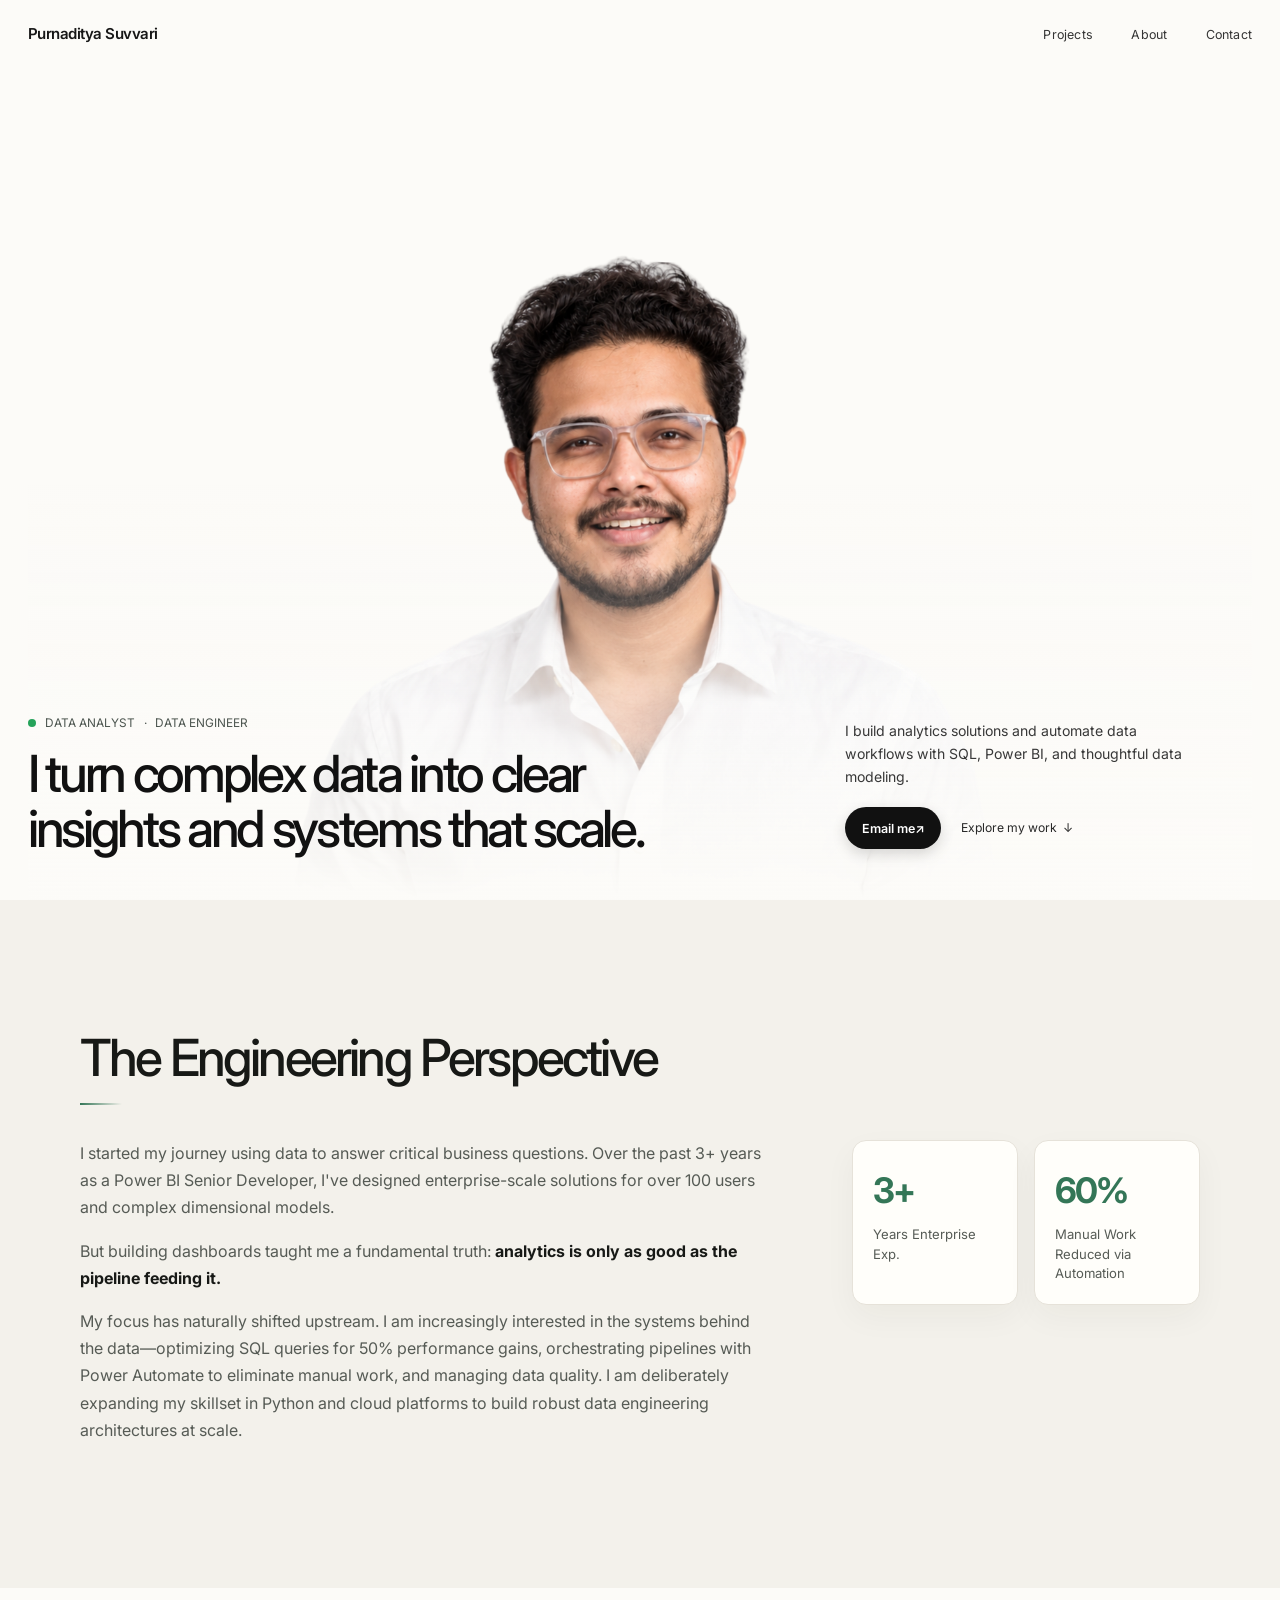
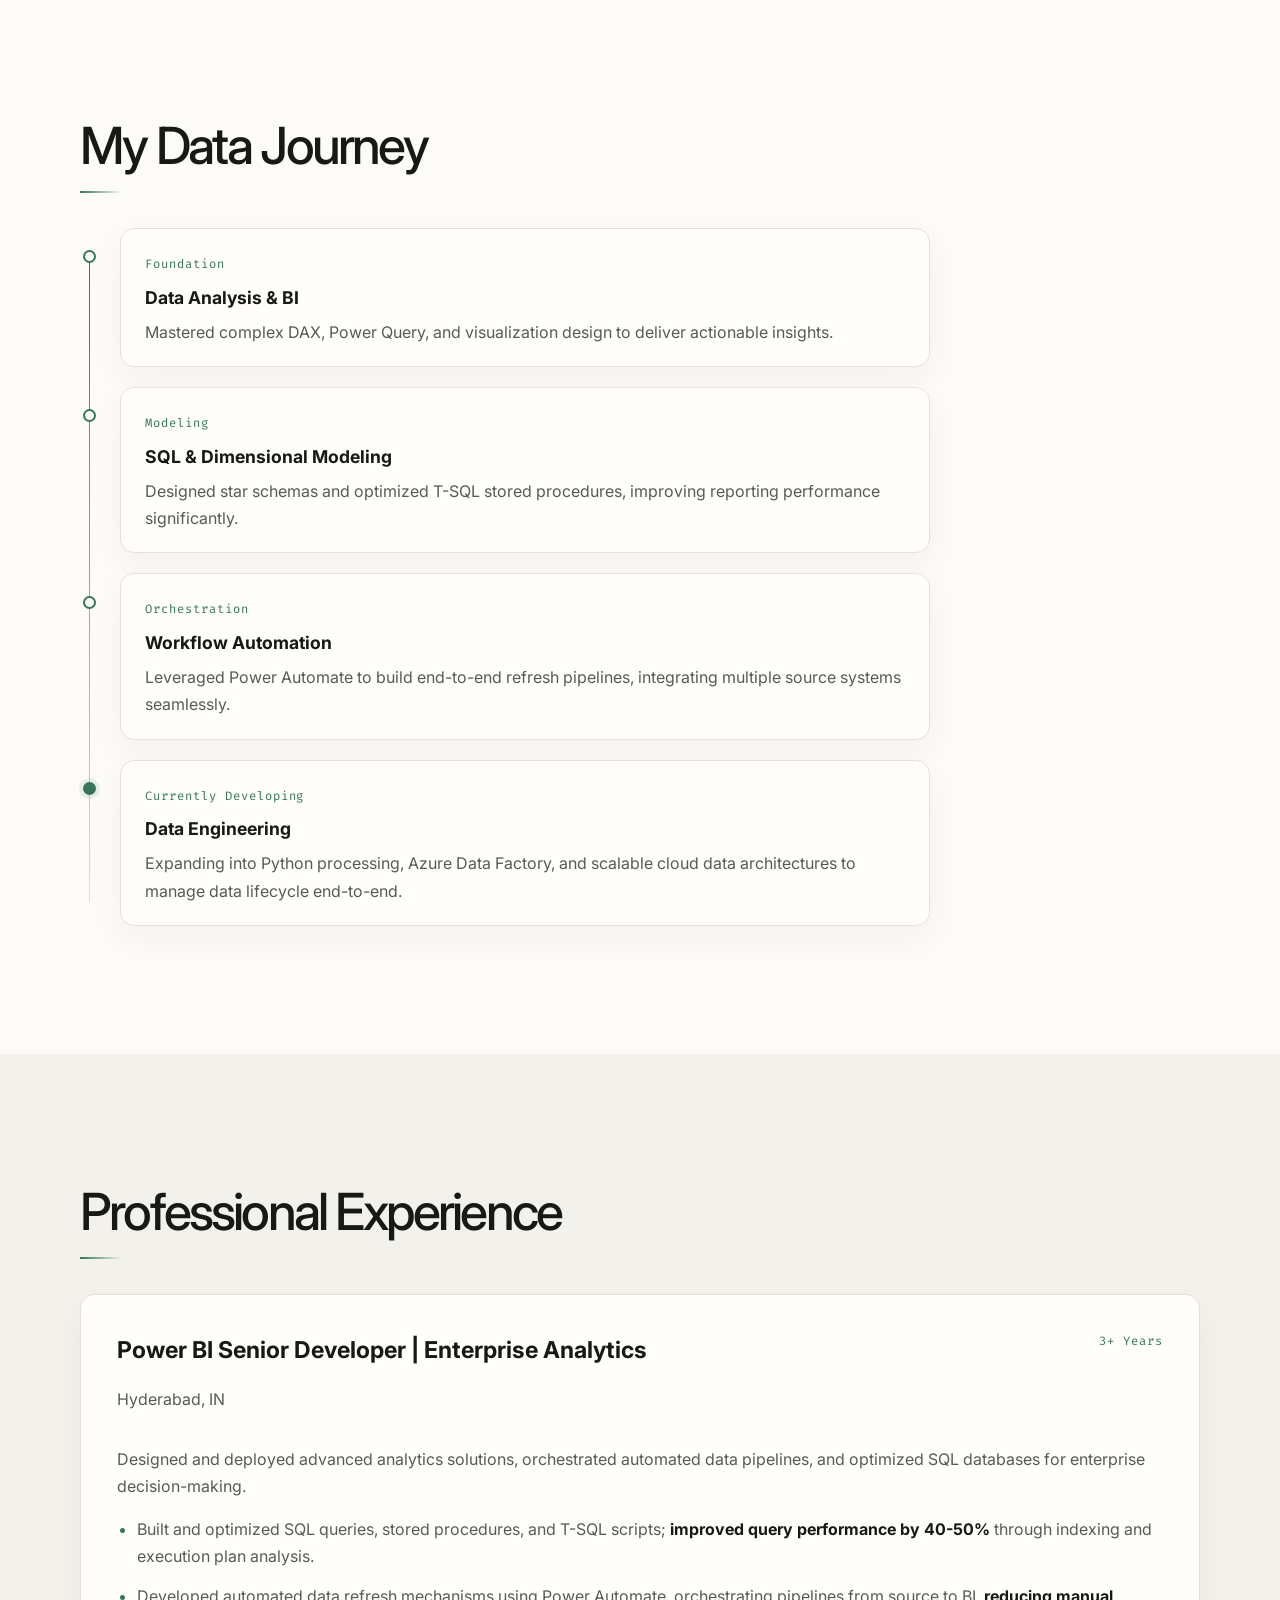
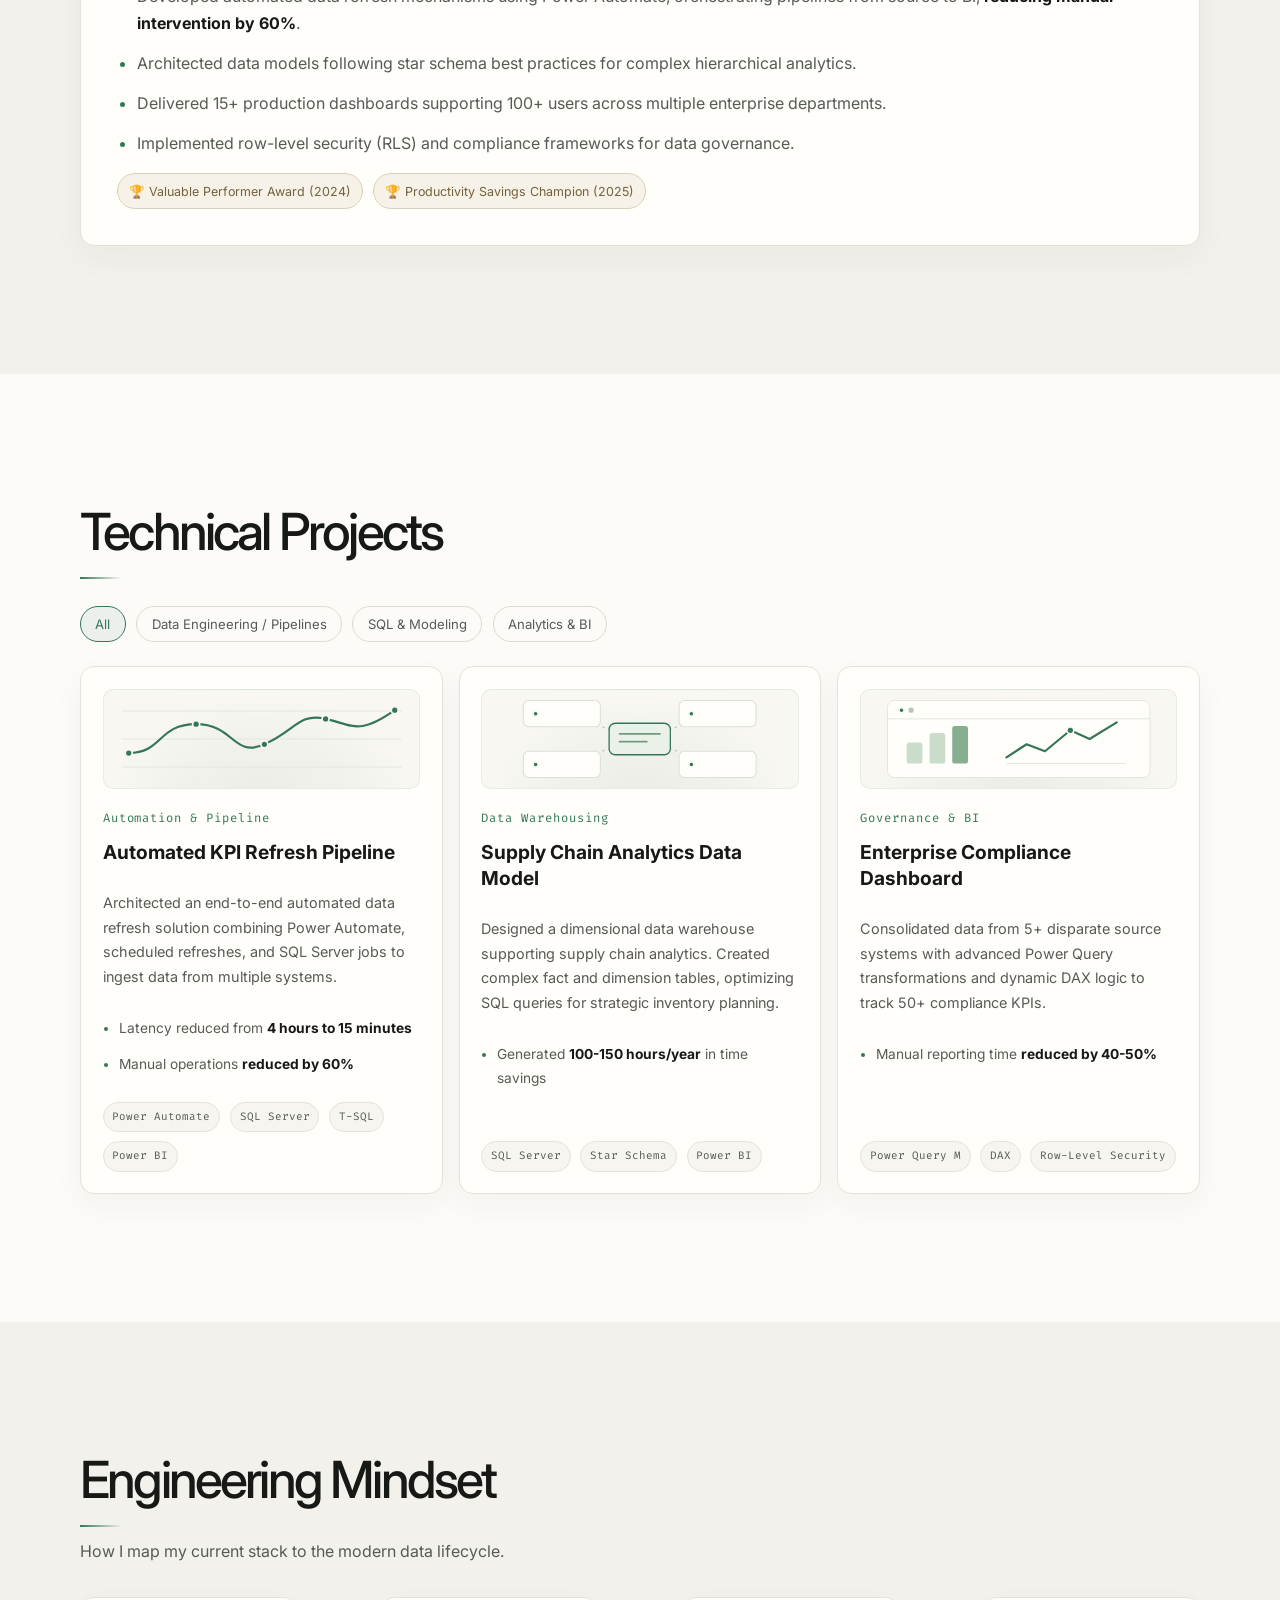
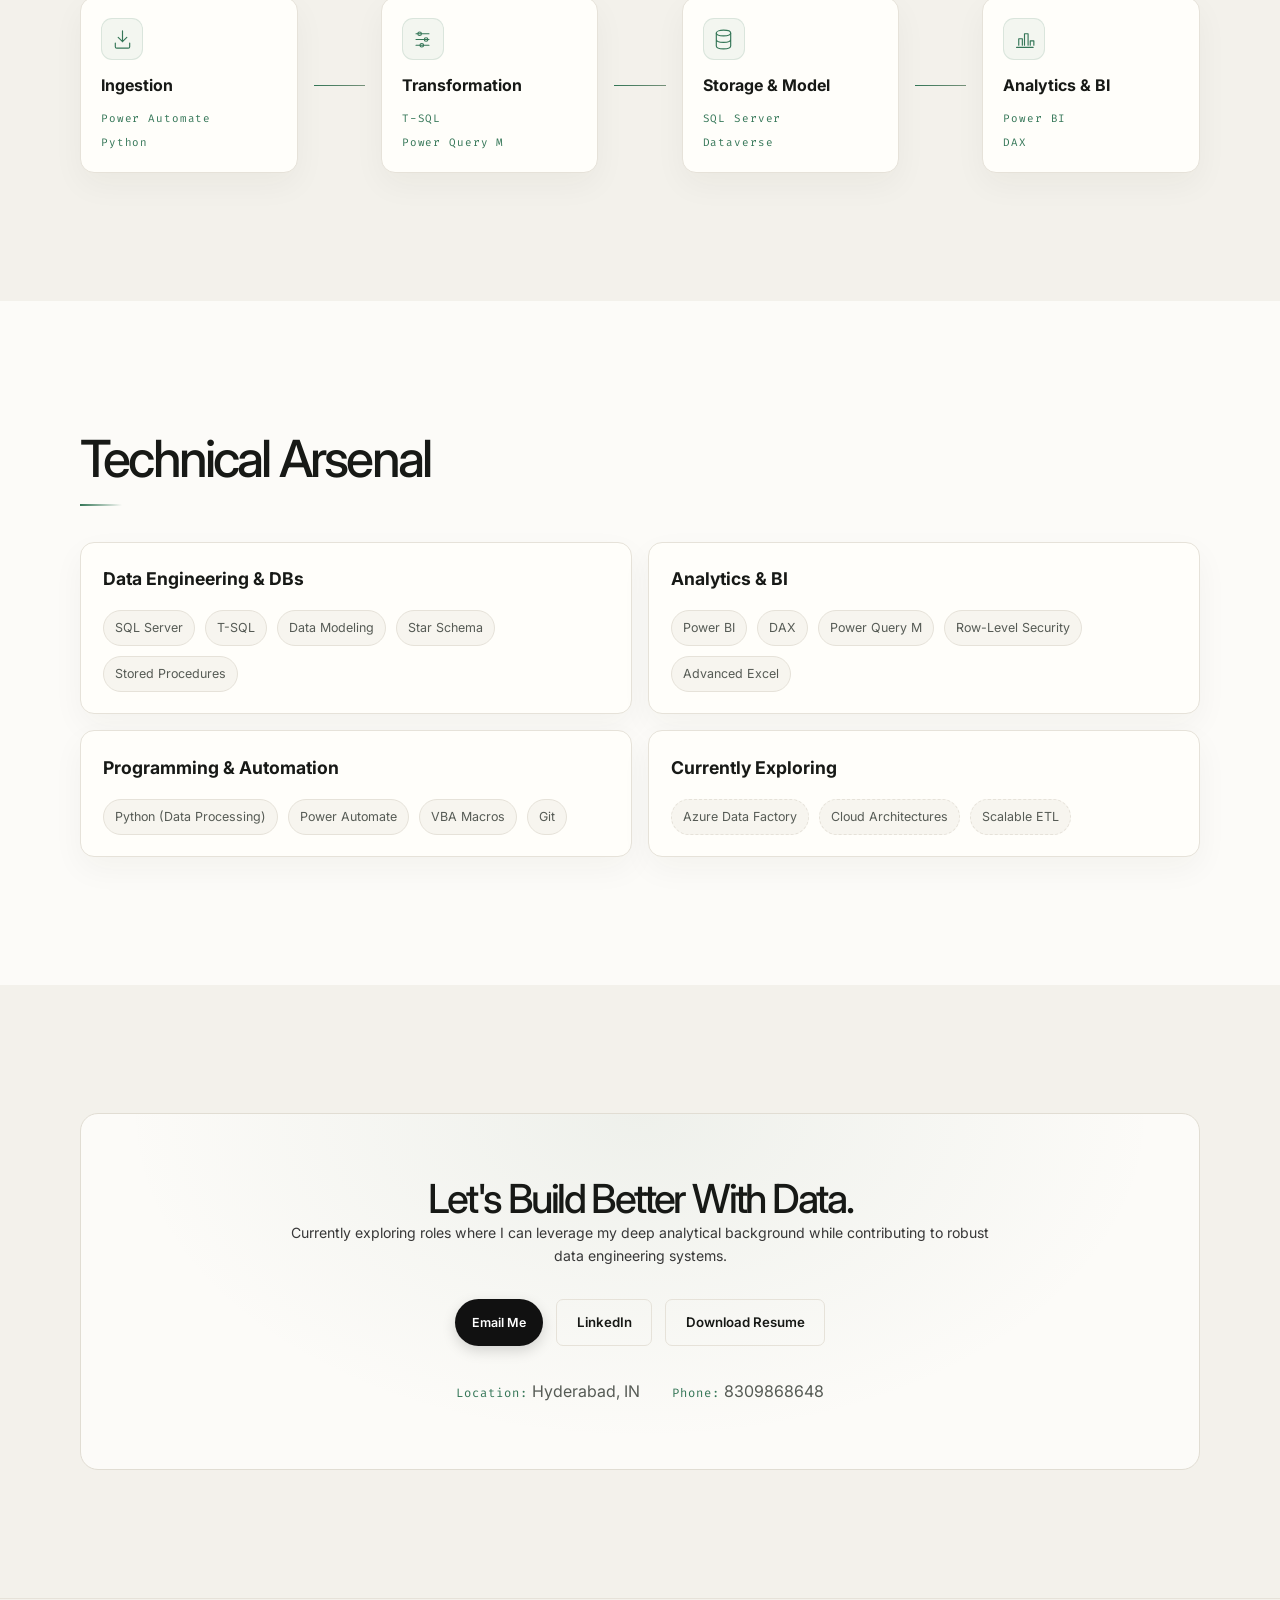
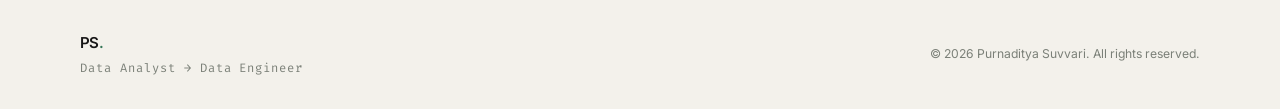
==== portfolio.html @ 09420ca9 "Update portfolio website" ====
<!DOCTYPE html>
<html lang="en">
<head>
    <meta charset="UTF-8">
    <meta name="viewport" content="width=device-width, initial-scale=1.0">
    <title>Purnaditya Suvvari — Data Analyst | Aspiring Data Engineer</title>
    <meta name="description" content="Portfolio of Purnaditya Suvvari: Data Analyst transitioning to Data Engineering. Specializing in Power BI, SQL, and data automation.">
    <link rel="preconnect" href="https://fonts.googleapis.com">
    <link rel="preconnect" href="https://fonts.gstatic.com" crossorigin>
    <link href="https://fonts.googleapis.com/css2?family=Fira+Code:wght@400;500&family=Inter:wght@300;400;500;600;700&display=swap" rel="stylesheet">
    <link rel="stylesheet" href="a.css">
</head>
<body>
    <!-- Background Grid & Canvas -->
    <div class="bg-grid"></div>
    <canvas id="data-network"></canvas>

    <!-- Navigation -->
    <nav id="navbar">
        <div class="nav-container">
            <a href="#hero" class="nav-logo">Purnaditya Suvvari</a>
            <button class="menu-toggle" id="mobile-menu" type="button" aria-label="Open navigation menu" aria-controls="nav-menu" aria-expanded="false">
                <span class="bar"></span>
                <span class="bar"></span>
                <span class="bar"></span>
            </button>
            <ul class="nav-menu" id="nav-menu">
                <li><a href="#projects" class="nav-link">Projects</a></li>
                <li><a href="#about" class="nav-link">About</a></li>
                <li><a href="#contact" class="nav-link">Contact</a></li>
            </ul>
        </div>
    </nav>

    <!-- Hero Section -->
    <header id="hero" class="section">
        <div class="container hero-layout">
            <div class="hero-visual">
                <div class="portrait-frame">
                    <img class="portrait-image" src="portfolioImage.png" alt="Portrait of Purnaditya Suvvari">
                </div>
            </div>
            <div class="hero-content">
                <div class="hero-copy">
                    <p class="hero-status"><span class="status-dot"></span> DATA ANALYST <span aria-hidden="true">&middot;</span> DATA ENGINEER</p>
                    <h1 class="hero-title">I turn complex data into clear insights and systems that scale.</h1>
                </div>
                <div class="hero-detail">
                    <p class="hero-summary">
                        I build analytics solutions and automate data workflows with SQL, Power BI, and thoughtful data modeling.
                    </p>
                    <div class="hero-cta">
                        <a href="mailto:purnadityasuvvari@gmail.com" class="btn btn-primary">Email me <span aria-hidden="true">&nearr;</span></a>
                        <a href="#projects" class="hero-work-link">Explore my work <span aria-hidden="true">&darr;</span></a>
                    </div>
                </div>
            </div>
        </div>
    </header>

    <!-- About Section -->
    <section id="about" class="section reveal">
        <div class="container">
            <h2 class="section-title">The Engineering Perspective</h2>
            <div class="about-grid">
                <div class="about-text">
                    <p>I started my journey using data to answer critical business questions. Over the past 3+ years as a Power BI Senior Developer, I've designed enterprise-scale solutions for over 100 users and complex dimensional models.</p>
                    <p>But building dashboards taught me a fundamental truth: <strong>analytics is only as good as the pipeline feeding it.</strong></p>
                    <p>My focus has naturally shifted upstream. I am increasingly interested in the systems behind the data—optimizing SQL queries for 50% performance gains, orchestrating pipelines with Power Automate to eliminate manual work, and managing data quality. I am deliberately expanding my skillset in Python and cloud platforms to build robust data engineering architectures at scale.</p>
                </div>
                <div class="about-stats">
                    <div class="stat-card">
                        <h3 class="stat-number">3+</h3>
                        <p class="stat-label">Years Enterprise Exp.</p>
                    </div>
                    <div class="stat-card">
                        <h3 class="stat-number">60%</h3>
                        <p class="stat-label">Manual Work Reduced via Automation</p>
                    </div>
                </div>
            </div>
        </div>
    </section>

    <!-- Career Journey -->
    <section id="journey" class="section reveal">
        <div class="container">
            <h2 class="section-title">My Data Journey</h2>
            <div class="timeline">
                <div class="timeline-item">
                    <div class="timeline-dot"></div>
                    <div class="timeline-content">
                        <span class="mono-label">Foundation</span>
                        <h3>Data Analysis & BI</h3>
                        <p>Mastered complex DAX, Power Query, and visualization design to deliver actionable insights.</p>
                    </div>
                </div>
                <div class="timeline-item">
                    <div class="timeline-dot"></div>
                    <div class="timeline-content">
                        <span class="mono-label">Modeling</span>
                        <h3>SQL & Dimensional Modeling</h3>
                        <p>Designed star schemas and optimized T-SQL stored procedures, improving reporting performance significantly.</p>
                    </div>
                </div>
                <div class="timeline-item">
                    <div class="timeline-dot"></div>
                    <div class="timeline-content">
                        <span class="mono-label">Orchestration</span>
                        <h3>Workflow Automation</h3>
                        <p>Leveraged Power Automate to build end-to-end refresh pipelines, integrating multiple source systems seamlessly.</p>
                    </div>
                </div>
                <div class="timeline-item current">
                    <div class="timeline-dot pulse"></div>
                    <div class="timeline-content">
                        <span class="mono-label accent-text">Currently Developing</span>
                        <h3>Data Engineering</h3>
                        <p>Expanding into Python processing, Azure Data Factory, and scalable cloud data architectures to manage data lifecycle end-to-end.</p>
                    </div>
                </div>
            </div>
        </div>
    </section>

    <!-- Experience Section -->
    <section id="experience" class="section reveal">
        <div class="container">
            <h2 class="section-title">Professional Experience</h2>
            <div class="experience-card">
                <div class="exp-header">
                    <div>
                        <h3>Power BI Senior Developer | Enterprise Analytics</h3>
                        <p class="exp-location">Hyderabad, IN</p>
                    </div>
                    <span class="mono-label">3+ Years</span>
                </div>
                <p class="exp-overview">Designed and deployed advanced analytics solutions, orchestrated automated data pipelines, and optimized SQL databases for enterprise decision-making.</p>
                <ul class="exp-bullets">
                    <li>Built and optimized SQL queries, stored procedures, and T-SQL scripts; <strong>improved query performance by 40-50%</strong> through indexing and execution plan analysis.</li>
                    <li>Developed automated data refresh mechanisms using Power Automate, orchestrating pipelines from source to BI, <strong>reducing manual intervention by 60%</strong>.</li>
                    <li>Architected data models following star schema best practices for complex hierarchical analytics.</li>
                    <li>Delivered 15+ production dashboards supporting 100+ users across multiple enterprise departments.</li>
                    <li>Implemented row-level security (RLS) and compliance frameworks for data governance.</li>
                </ul>
                <div class="exp-awards">
                    <span class="badge badge-award">🏆 Valuable Performer Award (2024)</span>
                    <span class="badge badge-award">🏆 Productivity Savings Champion (2025)</span>
                </div>
            </div>
        </div>
    </section>

    <!-- Projects Section -->
    <section id="projects" class="section reveal">
        <div class="container">
            <h2 class="section-title">Technical Projects</h2>
            
            <div class="filter-container">
                <button class="filter-btn active" data-filter="all">All</button>
                <button class="filter-btn" data-filter="engineering">Data Engineering / Pipelines</button>
                <button class="filter-btn" data-filter="modeling">SQL & Modeling</button>
                <button class="filter-btn" data-filter="analytics">Analytics & BI</button>
            </div>

            <div class="projects-grid">
                <!-- Project 1 -->
                <div class="project-card" data-category="engineering analytics">
                    <div class="project-content">
                        <svg class="project-art project-art-flow" viewBox="0 0 360 112" aria-hidden="true">
                            <path class="art-guide" d="M20 88H340M20 56H340M20 24H340"/>
                            <path class="art-flow-line" d="M28 72C67 72 61 39 105 39S147 78 183 62s39-36 70-29 38 19 79-10"/>
                            <circle class="art-point" cx="28" cy="72" r="4"/>
                            <circle class="art-point" cx="105" cy="39" r="4"/>
                            <circle class="art-point" cx="183" cy="62" r="4"/>
                            <circle class="art-point" cx="253" cy="33" r="4"/>
                            <circle class="art-point" cx="332" cy="23" r="4"/>
                        </svg>
                        <span class="mono-label">Automation & Pipeline</span>
                        <h3>Automated KPI Refresh Pipeline</h3>
                        <p class="project-desc">Architected an end-to-end automated data refresh solution combining Power Automate, scheduled refreshes, and SQL Server jobs to ingest data from multiple systems.</p>
                        <ul class="project-metrics">
                            <li>Latency reduced from <strong>4 hours to 15 minutes</strong></li>
                            <li>Manual operations <strong>reduced by 60%</strong></li>
                        </ul>
                        <div class="tech-stack">
                            <span>Power Automate</span>
                            <span>SQL Server</span>
                            <span>T-SQL</span>
                            <span>Power BI</span>
                        </div>
                    </div>
                </div>

                <!-- Project 2 -->
                <div class="project-card" data-category="modeling analytics">
                    <div class="project-content">
                        <svg class="project-art project-art-model" viewBox="0 0 360 112" aria-hidden="true">
                            <path class="art-model-line" d="M180 56 91 27M180 56 269 27M180 56 91 85M180 56 269 85"/>
                            <rect class="art-table" x="145" y="38" width="70" height="36" rx="7"/>
                            <rect class="art-table-subtle" x="47" y="12" width="88" height="30" rx="6"/>
                            <rect class="art-table-subtle" x="225" y="12" width="88" height="30" rx="6"/>
                            <rect class="art-table-subtle" x="47" y="70" width="88" height="30" rx="6"/>
                            <rect class="art-table-subtle" x="225" y="70" width="88" height="30" rx="6"/>
                            <circle class="art-point" cx="61" cy="27" r="3"/>
                            <circle class="art-point" cx="239" cy="27" r="3"/>
                            <circle class="art-point" cx="61" cy="85" r="3"/>
                            <circle class="art-point" cx="239" cy="85" r="3"/>
                            <path class="art-table-mark" d="M157 50h46M157 59h31"/>
                        </svg>
                        <span class="mono-label">Data Warehousing</span>
                        <h3>Supply Chain Analytics Data Model</h3>
                        <p class="project-desc">Designed a dimensional data warehouse supporting supply chain analytics. Created complex fact and dimension tables, optimizing SQL queries for strategic inventory planning.</p>
                        <ul class="project-metrics">
                            <li>Generated <strong>100-150 hours/year</strong> in time savings</li>
                        </ul>
                        <div class="tech-stack">
                            <span>SQL Server</span>
                            <span>Star Schema</span>
                            <span>Power BI</span>
                        </div>
                    </div>
                </div>

                <!-- Project 3 -->
                <div class="project-card" data-category="analytics">
                    <div class="project-content">
                        <svg class="project-art project-art-dashboard" viewBox="0 0 360 112" aria-hidden="true">
                            <rect class="art-panel" x="30" y="12" width="300" height="88" rx="8"/>
                            <path class="art-panel-line" d="M30 33h300"/>
                            <circle class="art-point" cx="46" cy="23" r="3"/>
                            <circle class="art-point-muted" cx="57" cy="23" r="3"/>
                            <rect class="art-chart-bar" x="52" y="60" width="18" height="24" rx="3"/>
                            <rect class="art-chart-bar" x="78" y="49" width="18" height="35" rx="3"/>
                            <rect class="art-chart-bar" x="104" y="41" width="18" height="43" rx="3"/>
                            <path class="art-flow-line" d="M166 77 189 62l21 8 29-24 22 10 31-19"/>
                            <path class="art-panel-line" d="M166 84h136"/>
                            <circle class="art-point" cx="239" cy="46" r="4"/>
                        </svg>
                        <span class="mono-label">Governance & BI</span>
                        <h3>Enterprise Compliance Dashboard</h3>
                        <p class="project-desc">Consolidated data from 5+ disparate source systems with advanced Power Query transformations and dynamic DAX logic to track 50+ compliance KPIs.</p>
                        <ul class="project-metrics">
                            <li>Manual reporting time <strong>reduced by 40-50%</strong></li>
                        </ul>
                        <div class="tech-stack">
                            <span>Power Query M</span>
                            <span>DAX</span>
                            <span>Row-Level Security</span>
                        </div>
                    </div>
                </div>
            </div>
        </div>
    </section>

    <!-- Engineering Mindset / Architecture -->
    <section id="mindset" class="section reveal">
        <div class="container">
            <h2 class="section-title">Engineering Mindset</h2>
            <p class="section-subtitle">How I map my current stack to the modern data lifecycle.</p>
            
            <div class="architecture-flow">
                <div class="arch-node">
                    <div class="node-icon" aria-hidden="true">
                        <svg viewBox="0 0 32 32" fill="none">
                            <path d="M16 4v15m0 0 6-6m-6 6-6-6M6 21v5a2 2 0 0 0 2 2h16a2 2 0 0 0 2-2v-5" />
                        </svg>
                    </div>
                    <h4>Ingestion</h4>
                    <span class="mono-tech">Power Automate</span>
                    <span class="mono-tech">Python</span>
                </div>
                <div class="arch-line"></div>
                <div class="arch-node">
                    <div class="node-icon" aria-hidden="true">
                        <svg viewBox="0 0 32 32" fill="none">
                            <path d="M7 8h18M7 16h18M7 24h18" />
                            <circle cx="12" cy="8" r="2.5" />
                            <circle cx="21" cy="16" r="2.5" />
                            <circle cx="15" cy="24" r="2.5" />
                        </svg>
                    </div>
                    <h4>Transformation</h4>
                    <span class="mono-tech">T-SQL</span>
                    <span class="mono-tech">Power Query M</span>
                </div>
                <div class="arch-line"></div>
                <div class="arch-node">
                    <div class="node-icon" aria-hidden="true">
                        <svg viewBox="0 0 32 32" fill="none">
                            <ellipse cx="16" cy="7" rx="10" ry="4" />
                            <path d="M6 7v18c0 2.2 4.5 4 10 4s10-1.8 10-4V7M6 16c0 2.2 4.5 4 10 4s10-1.8 10-4" />
                        </svg>
                    </div>
                    <h4>Storage & Model</h4>
                    <span class="mono-tech">SQL Server</span>
                    <span class="mono-tech">Dataverse</span>
                </div>
                <div class="arch-line"></div>
                <div class="arch-node">
                    <div class="node-icon" aria-hidden="true">
                        <svg viewBox="0 0 32 32" fill="none">
                            <path d="M5 27h23M8 24V15h5v9m3 0V8h5v16m3 0v-6h5v6" />
                        </svg>
                    </div>
                    <h4>Analytics & BI</h4>
                    <span class="mono-tech">Power BI</span>
                    <span class="mono-tech">DAX</span>
                </div>
            </div>
        </div>
    </section>

    <!-- Skills Section -->
    <section id="skills" class="section reveal">
        <div class="container">
            <h2 class="section-title">Technical Arsenal</h2>
            <div class="skills-grid">
                
                <div class="skill-category">
                    <h3>Data Engineering & DBs</h3>
                    <div class="skill-badges">
                        <span class="badge">SQL Server</span>
                        <span class="badge">T-SQL</span>
                        <span class="badge">Data Modeling</span>
                        <span class="badge">Star Schema</span>
                        <span class="badge">Stored Procedures</span>
                    </div>
                </div>

                <div class="skill-category">
                    <h3>Analytics & BI</h3>
                    <div class="skill-badges">
                        <span class="badge">Power BI</span>
                        <span class="badge">DAX</span>
                        <span class="badge">Power Query M</span>
                        <span class="badge">Row-Level Security</span>
                        <span class="badge">Advanced Excel</span>
                    </div>
                </div>

                <div class="skill-category">
                    <h3>Programming & Automation</h3>
                    <div class="skill-badges">
                        <span class="badge">Python (Data Processing)</span>
                        <span class="badge">Power Automate</span>
                        <span class="badge">VBA Macros</span>
                        <span class="badge">Git</span>
                    </div>
                </div>

                <div class="skill-category learning-category">
                    <h3>Currently Exploring</h3>
                    <div class="skill-badges">
                        <span class="badge badge-outline">Azure Data Factory</span>
                        <span class="badge badge-outline">Cloud Architectures</span>
                        <span class="badge badge-outline">Scalable ETL</span>
                    </div>
                </div>

            </div>
        </div>
    </section>

    <!-- Resume & Contact -->
    <section id="contact" class="section reveal">
        <div id="resume" class="container contact-container">
            <h2 class="hero-title" style="font-size: 2.5rem; text-align: center;">Let's Build Better With Data.</h2>
            <p class="hero-summary" style="text-align: center; margin: 0 auto 2rem auto;">
                Currently exploring roles where I can leverage my deep analytical background while contributing to robust data engineering systems.
            </p>
            
            <div class="contact-links">
                <a href="mailto:purnadityasuvvari@gmail.com" class="btn btn-primary">Email Me</a>
                <a href="https://linkedin.com/in/purnaditya-suvvari-6922aa244" target="_blank" rel="noopener" class="btn btn-secondary">LinkedIn</a>
                <a href="assets/resume.pdf" class="btn btn-secondary" target="_blank">Download Resume</a>
            </div>
            
            <div class="contact-info">
                <p><span class="mono-label">Location:</span> Hyderabad, IN</p>
                <p><span class="mono-label">Phone:</span> 8309868648</p>
            </div>
        </div>
    </section>

    <!-- Footer -->
    <footer>
        <div class="container footer-content">
            <div class="footer-left">
                <p class="nav-logo">PS<span class="accent">.</span></p>
                <p class="mono-label">Data Analyst &rarr; Data Engineer</p>
            </div>
            <div class="footer-right">
                <p>&copy; <span id="year"></span> Purnaditya Suvvari. All rights reserved.</p>
            </div>
        </div>
    </footer>

    <script src="portfolio.js"></script>
</body>
</html>
---- a.css ----
:root {
    color-scheme: dark;
    --bg-main: #080b12;
    --bg-alt: #0d1220;
    --surface: rgba(17, 24, 39, 0.72);
    --surface-strong: #111827;
    --border: rgba(148, 163, 184, 0.16);
    --text-primary: #f8fafc;
    --text-secondary: #a4afc1;
    --text-muted: #718096;
    --accent-primary: #00e5ff;
    --accent-secondary: #8b5cf6;
    --accent-glow: rgba(0, 229, 255, 0.14);
    --font-main: "Inter", sans-serif;
    --font-mono: "Fira Code", monospace;
    --nav-height: 76px;
    --content-width: 1120px;
    --section-space: clamp(5rem, 10vw, 8rem);
}

* {
    box-sizing: border-box;
}

html {
    scroll-behavior: smooth;
    scroll-padding-top: calc(var(--nav-height) + 1rem);
}

body {
    min-width: 320px;
    margin: 0;
    overflow-x: hidden;
    background:
        radial-gradient(ellipse at 50% -20%, rgba(0, 229, 255, 0.08), transparent 55%),
        var(--bg-main);
    color: var(--text-primary);
    font-family: var(--font-main);
    line-height: 1.7;
    -webkit-font-smoothing: antialiased;
}

body, button, a {
    font-family: var(--font-main);
}

a {
    color: inherit;
    text-decoration: none;
}

button {
    color: inherit;
}

::selection {
    background: rgba(0, 229, 255, 0.28);
    color: #fff;
}

::-webkit-scrollbar {
    width: 8px;
}

::-webkit-scrollbar-track {
    background: var(--bg-main);
}

::-webkit-scrollbar-thumb {
    border: 2px solid var(--bg-main);
    border-radius: 99px;
    background: #334155;
}

.container {
    width: min(var(--content-width), calc(100% - 3rem));
    margin-inline: auto;
}

.section {
    position: relative;
    z-index: 1;
    padding-block: var(--section-space);
}

.bg-grid {
    position: fixed;
    z-index: 0;
    inset: 0;
    pointer-events: none;
    background-image:
        linear-gradient(rgba(148, 163, 184, 0.035) 1px, transparent 1px),
        linear-gradient(90deg, rgba(148, 163, 184, 0.035) 1px, transparent 1px);
    background-size: 54px 54px;
    mask-image: linear-gradient(to bottom, black, transparent 85%);
}

#data-network {
    position: fixed;
    z-index: 0;
    inset: 0;
    width: 100%;
    height: 100%;
    pointer-events: none;
}

#navbar {
    position: sticky;
    z-index: 10;
    top: 0;
    min-height: var(--nav-height);
    border-bottom: 1px solid var(--border);
    background: rgba(8, 11, 18, 0.82);
    backdrop-filter: blur(18px);
}

.nav-container {
    display: flex;
    width: min(var(--content-width), calc(100% - 3rem));
    min-height: var(--nav-height);
    align-items: center;
    justify-content: space-between;
    margin-inline: auto;
}

.nav-logo {
    font-size: 1.55rem;
    font-weight: 700;
    letter-spacing: -0.08em;
}

.accent,
.accent-text {
    color: var(--accent-primary);
}

.nav-menu {
    display: flex;
    align-items: center;
    gap: clamp(1rem, 2.5vw, 2rem);
    margin: 0;
    padding: 0;
    list-style: none;
}

.nav-link {
    color: var(--text-secondary);
    font-size: 0.84rem;
    transition: color 180ms ease;
}

.nav-link:hover,
.nav-link:focus-visible {
    color: var(--accent-primary);
}

.menu-toggle {
    display: none;
}

#hero {
    display: grid;
    min-height: min(760px, calc(100svh - var(--nav-height)));
    align-items: center;
    padding-block: clamp(6rem, 14vw, 11rem);
}

.hero-content {
    max-width: 920px;
}

.mono-label,
.mono-tech {
    color: var(--accent-primary);
    font-family: var(--font-mono);
    font-size: 0.76rem;
    letter-spacing: 0.08em;
}

.hero-title {
    max-width: 920px;
    margin: 1.2rem 0;
    font-size: clamp(2.7rem, 7vw, 5.8rem);
    font-weight: 600;
    letter-spacing: -0.065em;
    line-height: 1.04;
}

.hero-subtitle {
    margin: 1.5rem 0;
    color: var(--text-secondary);
    font-size: clamp(1.2rem, 2.5vw, 1.8rem);
    font-weight: 400;
}

.hero-summary {
    max-width: 690px;
    margin: 1.5rem 0 2rem;
    color: var(--text-secondary);
    font-size: clamp(1rem, 1.6vw, 1.12rem);
}

.hero-cta,
.contact-links {
    display: flex;
    flex-wrap: wrap;
    gap: 0.85rem;
}

.btn {
    display: inline-flex;
    min-height: 48px;
    align-items: center;
    justify-content: center;
    padding: 0.7rem 1.2rem;
    border: 1px solid var(--border);
    border-radius: 8px;
    font-size: 0.9rem;
    font-weight: 600;
    transition: transform 180ms ease, border-color 180ms ease, background 180ms ease;
}

.btn:hover {
    transform: translateY(-2px);
}

.btn-primary {
    border-color: var(--accent-primary);
    background: var(--accent-primary);
    color: #061019;
}

.btn-primary:hover {
    background: #71f2ff;
}

.btn-secondary {
    background: rgba(255, 255, 255, 0.025);
    color: var(--text-primary);
}

.btn-secondary:hover {
    border-color: rgba(0, 229, 255, 0.55);
}

.section-title {
    margin: 0 0 2.5rem;
    font-size: clamp(2rem, 4vw, 3.2rem);
    font-weight: 600;
    letter-spacing: -0.055em;
    line-height: 1.15;
}

.section-subtitle {
    margin: -1.5rem 0 2rem;
    color: var(--text-secondary);
}

.about-grid {
    display: grid;
    grid-template-columns: minmax(0, 1.6fr) minmax(220px, 0.8fr);
    gap: clamp(2rem, 6vw, 5rem);
    align-items: start;
}

.about-text {
    color: var(--text-secondary);
}

.about-text p:first-child {
    margin-top: 0;
}

.about-text strong,
.exp-bullets strong,
.project-metrics strong {
    color: var(--text-primary);
}

.about-stats {
    display: grid;
    grid-template-columns: repeat(2, minmax(0, 1fr));
    gap: 1rem;
}

.stat-card,
.experience-card,
.project-card,
.skill-category,
.arch-node,
.timeline-content {
    border: 1px solid var(--border);
    border-radius: 14px;
    background: var(--surface);
    box-shadow: 0 18px 60px rgba(0, 0, 0, 0.12);
}

.stat-card {
    min-height: 140px;
    padding: 1.25rem;
}

.stat-number {
    margin: 0;
    color: var(--accent-primary);
    font-size: 2.2rem;
    letter-spacing: -0.06em;
}

.stat-label {
    margin: 0.25rem 0 0;
    color: var(--text-secondary);
    font-size: 0.82rem;
    line-height: 1.5;
}

.timeline {
    position: relative;
    display: grid;
    max-width: 850px;
    gap: 1.25rem;
}

.timeline::before {
    position: absolute;
    top: 1.5rem;
    bottom: 1.5rem;
    left: 9px;
    width: 1px;
    background: linear-gradient(var(--accent-primary), rgba(139, 92, 246, 0.2));
    content: "";
}

.timeline-item {
    position: relative;
    padding-left: 2.5rem;
}

.timeline-dot {
    position: absolute;
    z-index: 1;
    top: 1.4rem;
    left: 3px;
    width: 13px;
    height: 13px;
    border: 2px solid var(--accent-primary);
    border-radius: 50%;
    background: var(--bg-main);
}

.timeline-item.current .timeline-dot {
    background: var(--accent-primary);
    box-shadow: 0 0 18px var(--accent-glow);
}

.timeline-content {
    padding: 1.25rem 1.5rem;
}

.timeline-content h3,
.skill-category h3 {
    margin: 0.4rem 0;
    font-size: 1.1rem;
}

.timeline-content p {
    margin: 0;
    color: var(--text-secondary);
}

.experience-card {
    padding: clamp(1.25rem, 4vw, 2.25rem);
}

.exp-header {
    display: flex;
    align-items: flex-start;
    justify-content: space-between;
    gap: 1rem;
}

.exp-header h3 {
    margin: 0;
    font-size: clamp(1.1rem, 2vw, 1.45rem);
}

.exp-location,
.exp-overview {
    color: var(--text-secondary);
}

.exp-bullets,
.project-metrics {
    display: grid;
    gap: 0.8rem;
    padding-left: 1.25rem;
    color: var(--text-secondary);
}

.exp-bullets li::marker,
.project-metrics li::marker {
    color: var(--accent-primary);
}

.exp-awards,
.skill-badges,
.tech-stack {
    display: flex;
    flex-wrap: wrap;
    gap: 0.6rem;
}

.badge,
.tech-stack span {
    display: inline-flex;
    align-items: center;
    padding: 0.4rem 0.7rem;
    border: 1px solid var(--border);
    border-radius: 999px;
    background: rgba(148, 163, 184, 0.06);
    color: var(--text-secondary);
    font-size: 0.78rem;
}

.badge-award {
    border-color: rgba(250, 204, 21, 0.26);
    color: #f5d97a;
}

.filter-container {
    display: flex;
    flex-wrap: wrap;
    gap: 0.65rem;
    margin: -0.5rem 0 1.5rem;
}

.filter-btn {
    padding: 0.55rem 0.9rem;
    border: 1px solid var(--border);
    border-radius: 999px;
    background: transparent;
    color: var(--text-secondary);
    cursor: pointer;
    font-size: 0.82rem;
}

.filter-btn.active,
.filter-btn:hover {
    border-color: var(--accent-primary);
    background: var(--accent-glow);
    color: var(--accent-primary);
}

.projects-grid {
    display: grid;
    grid-template-columns: repeat(3, minmax(0, 1fr));
    gap: 1rem;
}

.project-card {
    height: 100%;
    transition: transform 180ms ease, border-color 180ms ease;
}

.project-card:hover {
    transform: translateY(-4px);
    border-color: rgba(0, 229, 255, 0.38);
}

.project-content {
    padding: 1.35rem;
}

.project-content h3 {
    margin: 0.7rem 0;
    font-size: 1.2rem;
    line-height: 1.35;
}

.project-desc {
    color: var(--text-secondary);
    font-size: 0.9rem;
}

.project-metrics {
    padding-left: 1rem;
    font-size: 0.86rem;
}

.tech-stack {
    margin-top: 1.25rem;
}

.tech-stack span {
    padding: 0.3rem 0.55rem;
    font-family: var(--font-mono);
    font-size: 0.68rem;
}

.architecture-flow {
    display: flex;
    align-items: stretch;
    gap: 1rem;
}

.arch-node {
    display: flex;
    flex: 1 1 0;
    min-width: 0;
    flex-direction: column;
    justify-content: center;
    gap: 0.35rem;
    padding: 1.25rem;
}

.node-icon {
    font-size: 1.7rem;
}

.arch-node h4 {
    margin: 0.35rem 0;
    font-size: 1rem;
}

.arch-line {
    width: clamp(16px, 4vw, 52px);
    height: 1px;
    align-self: center;
    background: linear-gradient(90deg, var(--accent-primary), var(--accent-secondary));
}

.mono-tech {
    font-size: 0.68rem;
}

.skills-grid {
    display: grid;
    grid-template-columns: repeat(2, minmax(0, 1fr));
    gap: 1rem;
}

.skill-category {
    padding: 1.35rem;
}

.skill-category h3 {
    margin: 0 0 1rem;
}

.badge-outline {
    border-style: dashed;
    color: var(--accent-primary);
}

.contact-container {
    text-align: center;
}

.contact-container .hero-title {
    max-width: 750px;
    margin-inline: auto;
}

.contact-container .hero-summary {
    max-width: 700px;
    margin: 0 auto 2rem;
}

.contact-links {
    justify-content: center;
}

.contact-info {
    display: flex;
    flex-wrap: wrap;
    justify-content: center;
    gap: 0.5rem 2rem;
    margin-top: 2rem;
    color: var(--text-secondary);
}

.contact-info p {
    margin: 0;
}

footer {
    position: relative;
    z-index: 1;
    border-top: 1px solid var(--border);
    background: rgba(8, 11, 18, 0.75);
}

.footer-content {
    display: flex;
    min-height: 110px;
    align-items: center;
    justify-content: space-between;
    gap: 1.5rem;
    padding-block: 1.25rem;
}

.footer-left p,
.footer-right p {
    margin: 0.2rem 0;
}

.footer-left .mono-label,
.footer-right {
    color: var(--text-muted);
    font-size: 0.76rem;
}

:focus-visible {
    outline: 2px solid var(--accent-primary);
    outline-offset: 4px;
}

@media (max-width: 850px) {
    .nav-container,
    .container {
        width: min(100% - 2.5rem, var(--content-width));
    }

    .nav-menu {
        gap: 0.85rem;
    }

    .nav-link {
        font-size: 0.76rem;
    }

    .projects-grid {
        grid-template-columns: repeat(2, minmax(0, 1fr));
    }

    .architecture-flow {
        flex-wrap: wrap;
    }

    .arch-node {
        flex-basis: calc(50% - 2.5rem);
    }

    .arch-line {
        display: none;
    }
}

@media (max-width: 640px) {
    :root {
        --nav-height: 64px;
        --section-space: 4.5rem;
    }

    .nav-container,
    .container {
        width: min(100% - 2rem, var(--content-width));
    }

    #navbar {
        position: relative;
    }

    .nav-container {
        align-items: flex-start;
        flex-direction: column;
        gap: 0.5rem;
        padding-block: 0.8rem;
    }

    .nav-menu {
        width: 100%;
        flex-wrap: wrap;
        gap: 0.35rem 1rem;
        padding-bottom: 0.25rem;
    }

    .nav-link {
        font-size: 0.75rem;
    }

    #hero {
        min-height: 0;
        padding-block: 6rem;
    }

    .hero-title {
        font-size: clamp(2.55rem, 13vw, 4.25rem);
    }

    .about-grid,
    .skills-grid {
        grid-template-columns: 1fr;
    }

    .about-stats {
        grid-template-columns: repeat(2, minmax(0, 1fr));
    }

    .projects-grid {
        grid-template-columns: 1fr;
    }

    .architecture-flow {
        display: grid;
        grid-template-columns: 1fr;
    }

    .arch-node {
        min-height: 130px;
    }

    .exp-header {
        flex-direction: column;
    }

    .footer-content {
        align-items: flex-start;
        flex-direction: column;
        justify-content: center;
        gap: 0.5rem;
    }
}

@media (prefers-reduced-motion: reduce) {
    *,
    *::before,
    *::after {
        scroll-behavior: auto !important;
        transition-duration: 0.01ms !important;
    }
}

/* Editorial polish and dashboard hero */
:root {
    --accent-primary: #66f0e0;
    --accent-secondary: #9a8cff;
    --accent-glow: rgba(102, 240, 224, 0.13);
    --border: rgba(157, 174, 196, 0.13);
}

body {
    background:
        radial-gradient(ellipse at 77% 19%, rgba(80, 102, 186, 0.11), transparent 33rem),
        radial-gradient(ellipse at 12% 42%, rgba(61, 191, 177, 0.055), transparent 32rem),
        #080b12;
}

.bg-grid {
    background-size: 64px 64px;
    mask-image: linear-gradient(to bottom, rgba(0, 0, 0, 0.75), transparent 80%);
}

#navbar {
    position: sticky;
    background: rgba(8, 11, 18, 0.78);
}

.nav-container {
    width: min(1240px, calc(100% - 4rem));
}

.nav-logo {
    font-family: var(--font-mono);
    font-size: 1.12rem;
    letter-spacing: -0.08em;
}

.nav-menu {
    gap: clamp(0.9rem, 2vw, 1.65rem);
}

.nav-link {
    position: relative;
    padding-block: 0.5rem;
    font-size: 0.78rem;
    letter-spacing: 0.015em;
}

.nav-link::after {
    position: absolute;
    right: 0;
    bottom: 0;
    left: 0;
    height: 1px;
    transform: scaleX(0);
    transform-origin: left;
    background: var(--accent-primary);
    content: "";
    transition: transform 180ms ease;
}

.nav-link:hover::after,
.nav-link:focus-visible::after {
    transform: scaleX(1);
}

#hero {
    min-height: min(810px, calc(100svh - var(--nav-height)));
    padding-block: clamp(5.5rem, 9vw, 8rem);
}

.hero-layout {
    display: grid;
    width: min(1240px, calc(100% - 4rem));
    grid-template-columns: minmax(0, 1.08fr) minmax(360px, 0.92fr);
    align-items: center;
    gap: clamp(2.5rem, 6vw, 5.75rem);
}

.hero-content {
    max-width: 660px;
}

.hero-status {
    display: inline-flex;
    align-items: center;
    gap: 0.55rem;
    margin: 0 0 1.8rem;
    padding: 0.42rem 0.7rem;
    border: 1px solid rgba(102, 240, 224, 0.16);
    border-radius: 999px;
    background: rgba(102, 240, 224, 0.045);
    color: #a4b5c4;
    font-family: var(--font-mono);
    font-size: 0.62rem;
    letter-spacing: 0.08em;
}

.status-dot {
    display: inline-block;
    width: 7px;
    height: 7px;
    flex: 0 0 auto;
    border-radius: 50%;
    background: var(--accent-primary);
    box-shadow: 0 0 12px rgba(102, 240, 224, 0.68);
}

.hero-content > .mono-label {
    margin: 0 0 1rem;
    font-size: 0.72rem;
    text-transform: uppercase;
}

.hero-location {
    color: var(--text-muted);
}

.hero-title {
    margin: 0;
    font-size: clamp(2.9rem, 5.1vw, 5rem);
    font-weight: 500;
    letter-spacing: -0.075em;
    line-height: 1.04;
}

.hero-title span {
    color: var(--accent-primary);
}

.hero-subtitle {
    margin: 1.2rem 0 1rem;
    font-size: 1.12rem;
}

.hero-subtitle span {
    padding-inline: 0.2rem;
    color: var(--accent-primary);
}

.hero-summary {
    max-width: 570px;
    margin: 0 0 1.8rem;
    font-size: 0.97rem;
    line-height: 1.85;
}

.btn {
    min-height: 46px;
    border-radius: 7px;
    font-size: 0.83rem;
}

.btn-primary {
    box-shadow: 0 8px 28px rgba(102, 240, 224, 0.13);
}

.hero-proof {
    display: flex;
    flex-wrap: wrap;
    align-items: center;
    gap: 0.65rem 1rem;
    margin-top: 2.5rem;
    color: var(--text-muted);
    font-size: 0.72rem;
}

.hero-proof strong {
    color: #e7edf5;
    font-family: var(--font-mono);
    font-size: 0.82rem;
    font-weight: 500;
}

.proof-divider {
    width: 3px;
    height: 3px;
    border-radius: 50%;
    background: #465264;
}

.hero-dashboard {
    position: relative;
    overflow: hidden;
    border: 1px solid rgba(157, 174, 196, 0.2);
    border-radius: 15px;
    background:
        radial-gradient(ellipse at 90% 4%, rgba(102, 240, 224, 0.07), transparent 45%),
        linear-gradient(145deg, rgba(19, 27, 41, 0.97), rgba(11, 16, 26, 0.96));
    box-shadow: 0 35px 100px rgba(0, 0, 0, 0.36), 0 0 65px rgba(102, 240, 224, 0.055);
    animation: dashboard-float 8s ease-in-out infinite;
}

.dashboard-topbar {
    display: flex;
    min-height: 47px;
    align-items: center;
    gap: 0.8rem;
    padding-inline: 1rem;
    border-bottom: 1px solid var(--border);
    color: #8290a2;
    font-family: var(--font-mono);
    font-size: 0.58rem;
    letter-spacing: 0.07em;
}

.window-dots {
    display: flex;
    gap: 4px;
}

.window-dots i {
    width: 6px;
    height: 6px;
    border-radius: 50%;
    background: #455164;
}

.window-dots i:first-child {
    background: #e28580;
}

.window-dots i:nth-child(2) {
    background: #e4bd6c;
}

.window-dots i:nth-child(3) {
    background: #73cba8;
}

.dashboard-live {
    display: inline-flex;
    align-items: center;
    gap: 0.38rem;
    margin-left: auto;
    color: #b3c3c8;
    font-size: 0.55rem;
}

.dashboard-live .status-dot {
    width: 5px;
    height: 5px;
}

.dashboard-body {
    padding: clamp(1rem, 2.3vw, 1.55rem);
}

.dashboard-heading,
.chart-caption {
    display: flex;
    align-items: flex-end;
    justify-content: space-between;
    gap: 1rem;
}

.dashboard-heading > div {
    display: grid;
    gap: 0.22rem;
}

.dashboard-label,
.dashboard-period,
.dashboard-metric > span,
.pipeline-title,
.pipeline-step b,
.chart-axis {
    color: #748398;
    font-family: var(--font-mono);
    font-size: 0.56rem;
    letter-spacing: 0.07em;
}

.dashboard-heading strong {
    font-size: 1rem;
    font-weight: 500;
}

.dashboard-period {
    padding: 0.35rem 0.48rem;
    border: 1px solid var(--border);
    border-radius: 5px;
}

.dashboard-period span {
    color: var(--accent-primary);
}

.dashboard-metrics {
    display: grid;
    grid-template-columns: repeat(2, minmax(0, 1fr));
    gap: 0.7rem;
    margin-top: 1.2rem;
}

.dashboard-metric {
    display: grid;
    gap: 0.22rem;
    padding: 0.75rem 0.85rem;
    border: 1px solid var(--border);
    border-radius: 8px;
    background: rgba(255, 255, 255, 0.018);
}

.dashboard-metric strong {
    font-family: var(--font-mono);
    font-size: 1.6rem;
    font-weight: 500;
    letter-spacing: -0.07em;
}

.dashboard-metric strong small {
    margin-left: 0.08rem;
    color: #c0ccd8;
    font-size: 0.8rem;
}

.dashboard-metric em {
    color: var(--accent-primary);
    font-size: 0.62rem;
    font-style: normal;
}

.chart-wrap {
    margin-top: 1.25rem;
    padding: 0.85rem 0.85rem 0.7rem;
    border: 1px solid var(--border);
    border-radius: 8px;
    background: rgba(255, 255, 255, 0.014);
}

.chart-caption {
    align-items: center;
    color: #9eabba;
    font-size: 0.68rem;
}

.chart-caption strong {
    color: var(--accent-primary);
    font-family: var(--font-mono);
    font-size: 0.68rem;
    font-weight: 500;
}

.dashboard-chart {
    display: block;
    width: 100%;
    height: 94px;
    overflow: visible;
    margin-top: 0.5rem;
}

.chart-area {
    fill: url(#chart-fill);
}

.chart-line {
    fill: none;
    stroke: var(--accent-primary);
    stroke-linecap: round;
    stroke-width: 2;
    vector-effect: non-scaling-stroke;
}

.dashboard-chart circle {
    fill: var(--accent-primary);
    stroke: rgba(102, 240, 224, 0.22);
    stroke-width: 5;
}

.chart-axis {
    display: flex;
    justify-content: space-between;
    font-size: 0.49rem;
}

.pipeline-list {
    display: grid;
    gap: 0;
    margin-top: 1rem;
}

.pipeline-title {
    margin-bottom: 0.45rem;
}

.pipeline-step {
    display: grid;
    grid-template-columns: 2rem 1fr auto;
    align-items: center;
    gap: 0.55rem;
    min-height: 34px;
    border-top: 1px solid rgba(157, 174, 196, 0.08);
    color: #c5ced9;
    font-size: 0.68rem;
}

.pipeline-step i {
    color: #657387;
    font-family: var(--font-mono);
    font-size: 0.58rem;
    font-style: normal;
}

.pipeline-step b {
    color: #93d8c9;
    font-size: 0.48rem;
    font-weight: 400;
}

.section-title {
    position: relative;
    margin-bottom: 2.2rem;
    font-weight: 500;
}

.section-title::after {
    display: block;
    width: 42px;
    height: 2px;
    margin-top: 1rem;
    background: linear-gradient(90deg, var(--accent-primary), transparent);
    content: "";
}

.stat-card,
.experience-card,
.project-card,
.skill-category,
.arch-node,
.timeline-content {
    border-color: rgba(157, 174, 196, 0.14);
    background: linear-gradient(145deg, rgba(20, 28, 42, 0.78), rgba(12, 17, 27, 0.7));
    box-shadow: 0 18px 50px rgba(0, 0, 0, 0.12);
}

.stat-card,
.skill-category,
.arch-node {
    transition: transform 200ms ease, border-color 200ms ease, background 200ms ease;
}

.stat-card:hover,
.skill-category:hover,
.arch-node:hover {
    transform: translateY(-3px);
    border-color: rgba(102, 240, 224, 0.32);
}

.project-card {
    overflow: hidden;
    background: linear-gradient(150deg, rgba(21, 29, 43, 0.84), rgba(12, 17, 27, 0.78));
}

.project-content {
    display: flex;
    min-height: 100%;
    flex-direction: column;
}

.project-content .tech-stack {
    margin-top: auto;
    padding-top: 0.7rem;
}

.filter-btn {
    transition: color 160ms ease, background 160ms ease, border-color 160ms ease;
}

.contact-container {
    padding: clamp(2rem, 5vw, 4.5rem);
    border: 1px solid var(--border);
    border-radius: 18px;
    background:
        radial-gradient(ellipse at 50% 0%, rgba(102, 240, 224, 0.085), transparent 65%),
        linear-gradient(145deg, rgba(17, 24, 39, 0.78), rgba(10, 14, 23, 0.9));
}

@keyframes dashboard-float {
    0%, 100% { transform: translateY(0); }
    50% { transform: translateY(-7px); }
}

@media (max-width: 1000px) {
    .hero-layout {
        grid-template-columns: minmax(0, 1fr) minmax(310px, 0.8fr);
        gap: 2rem;
    }

    .hero-title {
        font-size: clamp(2.8rem, 5.7vw, 4.2rem);
    }
}

@media (max-width: 760px) {
    .nav-container,
    .container,
    .hero-layout {
        width: min(100% - 2rem, var(--content-width));
    }

    .hero-layout {
        grid-template-columns: 1fr;
        gap: 3rem;
    }

    .hero-content {
        max-width: 660px;
    }

    .hero-dashboard {
        width: min(100%, 540px);
        margin-inline: auto;
    }
}

@media (max-width: 640px) {
    #navbar {
        position: sticky;
    }

    .nav-container {
        position: relative;
        display: grid;
        min-height: 64px;
        grid-template-columns: 1fr auto;
        align-items: center;
        gap: 0;
        padding-block: 0;
    }

    .menu-toggle {
        display: flex;
        width: 40px;
        height: 40px;
        align-items: center;
        justify-content: center;
        flex-direction: column;
        gap: 5px;
        border: 1px solid var(--border);
        border-radius: 8px;
        background: rgba(255, 255, 255, 0.025);
        cursor: pointer;
    }

    .menu-toggle .bar {
        width: 16px;
        height: 1px;
        background: #dbe4ef;
        transition: transform 180ms ease;
    }

    .menu-toggle[aria-expanded="true"] .bar:first-child {
        transform: translateY(3px) rotate(45deg);
    }

    .menu-toggle[aria-expanded="true"] .bar:nth-child(2) {
        opacity: 0;
    }

    .menu-toggle[aria-expanded="true"] .bar:last-child {
        transform: translateY(-9px) rotate(-45deg);
    }

    .nav-menu {
        position: absolute;
        top: calc(100% - 1px);
        right: -1rem;
        left: -1rem;
        display: none;
        width: auto;
        padding: 0.65rem 1rem 1rem;
        border: 1px solid var(--border);
        border-top: 0;
        background: rgba(8, 11, 18, 0.97);
        box-shadow: 0 18px 30px rgba(0, 0, 0, 0.25);
    }

    .nav-container.nav-open .nav-menu {
        display: flex;
    }

    .nav-menu li {
        width: calc(50% - 0.5rem);
    }

    .nav-link {
        display: block;
        padding-block: 0.55rem;
        font-size: 0.8rem;
    }

    #hero {
        padding-block: 4rem 4.5rem;
    }

    .hero-title {
        font-size: clamp(2.55rem, 11.8vw, 4.1rem);
    }

    .hero-proof {
        gap: 0.6rem 0.75rem;
        font-size: 0.65rem;
    }

    .dashboard-body {
        padding: 1rem;
    }

    .dashboard-chart {
        height: 78px;
    }

    .contact-container {
        padding: 1.4rem 1rem;
    }
}

@media (prefers-reduced-motion: reduce) {
    .hero-dashboard {
        animation: none;
    }
}

.hero-visual {
    position: relative;
    width: 100%;
    max-width: 490px;
    justify-self: center;
    isolation: isolate;
}

.portrait-orbit {
    position: absolute;
    z-index: -1;
    top: 7%;
    left: 50%;
    width: 88%;
    aspect-ratio: 1;
    transform: translateX(-50%);
    border: 1px solid rgba(102, 240, 224, 0.12);
    border-radius: 50%;
    background: radial-gradient(circle, rgba(102, 240, 224, 0.13), rgba(102, 240, 224, 0.035) 48%, transparent 70%);
    box-shadow: 0 0 90px rgba(102, 240, 224, 0.07);
}

.portrait-orbit::before,
.portrait-orbit::after {
    position: absolute;
    inset: 8%;
    border: 1px solid rgba(154, 140, 255, 0.09);
    border-radius: 50%;
    content: "";
}

.portrait-orbit::after {
    inset: 17%;
    border-color: rgba(102, 240, 224, 0.09);
}

.portrait-frame {
    position: relative;
    height: clamp(400px, 42vw, 510px);
    overflow: hidden;
    border: 1px solid rgba(157, 174, 196, 0.16);
    border-radius: 20px;
    background:
        linear-gradient(180deg, rgba(20, 29, 42, 0.2), rgba(9, 13, 21, 0.18)),
        radial-gradient(ellipse at 50% 35%, rgba(102, 240, 224, 0.075), transparent 58%);
    box-shadow: 0 28px 80px rgba(0, 0, 0, 0.24);
}

.portrait-image {
    position: absolute;
    right: 0;
    bottom: -1px;
    left: 0;
    width: 100%;
    height: 100%;
    object-fit: contain;
    object-position: center bottom;
    filter: drop-shadow(0 16px 30px rgba(0, 0, 0, 0.24));
}

.portrait-caption {
    position: absolute;
    right: 1rem;
    bottom: 1rem;
    left: 1rem;
    display: flex;
    min-height: 68px;
    align-items: center;
    gap: 0.75rem;
    padding: 0.7rem 0.8rem;
    border: 1px solid rgba(157, 174, 196, 0.18);
    border-radius: 11px;
    background: rgba(9, 14, 22, 0.78);
    backdrop-filter: blur(14px);
}

.portrait-caption-mark {
    display: grid;
    width: 38px;
    height: 38px;
    flex: 0 0 auto;
    place-items: center;
    border: 1px solid rgba(102, 240, 224, 0.3);
    border-radius: 9px;
    color: var(--accent-primary);
    font-family: var(--font-mono);
    font-size: 0.78rem;
}

.portrait-caption > span:nth-child(2),
.portrait-float > span:last-child {
    display: grid;
    gap: 0.18rem;
}

.portrait-caption strong,
.portrait-float strong {
    color: #eef4f8;
    font-size: 0.78rem;
    font-weight: 500;
}

.portrait-caption small,
.portrait-float small {
    color: #92a0b1;
    font-family: var(--font-mono);
    font-size: 0.52rem;
    letter-spacing: 0.065em;
}

.portrait-caption-arrow {
    margin-left: auto;
    color: var(--accent-primary);
    font-size: 1.1rem;
}

.portrait-float {
    position: absolute;
    z-index: 1;
    display: flex;
    align-items: center;
    gap: 0.65rem;
    padding: 0.72rem 0.85rem;
    border: 1px solid rgba(157, 174, 196, 0.19);
    border-radius: 10px;
    background: rgba(12, 18, 28, 0.9);
    box-shadow: 0 14px 35px rgba(0, 0, 0, 0.25);
    backdrop-filter: blur(12px);
}

.portrait-float-top {
    top: 17%;
    left: -8%;
}

.portrait-float-bottom {
    right: -7%;
    bottom: 26%;
}

.portrait-float-icon {
    display: grid;
    width: 31px;
    height: 31px;
    place-items: center;
    border-radius: 8px;
    background: rgba(102, 240, 224, 0.09);
    color: var(--accent-primary);
}

.portrait-float-dot {
    width: 8px;
    height: 8px;
    border-radius: 50%;
    background: var(--accent-primary);
    box-shadow: 0 0 12px rgba(102, 240, 224, 0.58);
}

@media (max-width: 1000px) {
    .portrait-float-top {
        left: -4%;
    }

    .portrait-float-bottom {
        right: -4%;
    }
}

@media (max-width: 760px) {
    .hero-visual {
        width: min(100%, 490px);
    }
}

@media (max-width: 640px) {
    .portrait-frame {
        height: clamp(350px, 105vw, 460px);
    }

    .portrait-float-top {
        top: 12%;
        left: -0.5rem;
    }

    .portrait-float-bottom {
        right: -0.5rem;
        bottom: 24%;
    }

    .portrait-float {
        gap: 0.45rem;
        padding: 0.6rem;
    }

    .portrait-float strong {
        font-size: 0.7rem;
    }

    .portrait-float small {
        font-size: 0.45rem;
    }

    .portrait-caption {
        right: 0.65rem;
        bottom: 0.65rem;
        left: 0.65rem;
    }
}

/* Minimal, portrait-led opening */
.bg-grid,
#data-network {
    display: none;
}

#navbar {
    min-height: 68px;
    border-bottom: 0;
    background: #fcfbf8;
    color: #151515;
    backdrop-filter: none;
}

.nav-container {
    width: min(1320px, calc(100% - 3.5rem));
    min-height: 68px;
}

.nav-logo {
    color: #171717;
    font-family: var(--font-main);
    font-size: 0.94rem;
    font-weight: 600;
    letter-spacing: -0.035em;
}

.nav-menu {
    gap: clamp(1.2rem, 3vw, 2.5rem);
}

.nav-link {
    color: #343434;
    font-size: 0.78rem;
}

.nav-link:hover,
.nav-link:focus-visible {
    color: #000;
}

.nav-link::after {
    background: #171717;
}

#hero {
    height: clamp(580px, calc(100svh - 68px), 880px);
    min-height: 0;
    display: block;
    overflow: hidden;
    padding: 0;
    background: #fcfbf8;
    color: #141414;
}

.hero-layout {
    position: relative;
    display: grid;
    width: min(1320px, calc(100% - 3.5rem));
    height: 100%;
    grid-template-columns: minmax(0, 1fr);
    grid-template-rows: minmax(0, 1fr) auto;
    margin-inline: auto;
}

.hero-visual {
    position: absolute;
    z-index: 0;
    inset: 0;
    width: 100%;
    max-width: none;
    pointer-events: none;
}

.portrait-orbit,
.portrait-caption,
.portrait-float {
    display: none;
}

.portrait-frame {
    position: absolute;
    inset: 0;
    height: auto;
    overflow: visible;
    border: 0;
    border-radius: 0;
    background: none;
    box-shadow: none;
}

.portrait-frame::after {
    position: absolute;
    inset: 48% 0 0;
    background: linear-gradient(to bottom, transparent 4%, rgba(252, 251, 248, 0.55) 66%, #fcfbf8 100%);
    content: "";
}

.portrait-image {
    right: auto;
    bottom: -1%;
    left: 50%;
    width: auto;
    max-width: min(74vw, 760px);
    height: 105%;
    object-fit: contain;
    object-position: center bottom;
    transform: translateX(-50%);
    filter: none;
}

.hero-content {
    position: relative;
    z-index: 10;
    display: grid;
    width: 100%;
    grid-row: 2;
    max-width: none;
    grid-template-columns: minmax(0, 1fr) minmax(220px, 0.56fr);
    align-items: end;
    gap: clamp(2rem, 7vw, 7rem);
    margin-bottom: clamp(1.5rem, 5vh, 3.5rem);
}

.hero-copy {
    max-width: 670px;
}

.hero-status {
    margin-bottom: 0.85rem;
    padding: 0;
    border: 0;
    border-radius: 0;
    background: none;
    color: #4c554f;
    font-family: var(--font-main);
    font-size: 0.74rem;
    letter-spacing: 0;
    white-space: nowrap;
}

.status-dot {
    width: 8px;
    height: 8px;
    background: #25a35a;
    box-shadow: none;
}

.hero-title {
    max-width: 650px;
    margin: 0;
    color: #111;
    font-size: clamp(2rem, 4vw, 3.25rem);
    font-weight: 500;
    letter-spacing: -0.065em;
    line-height: 1.06;
}

.hero-title span {
    color: inherit;
}

.hero-detail {
    max-width: 350px;
    padding-bottom: 0.35rem;
}

.hero-summary {
    margin: 0 0 1.2rem;
    color: #383838;
    font-size: 0.88rem;
    line-height: 1.65;
}

.hero-cta {
    align-items: center;
    gap: 1.2rem;
}

.btn-primary {
    min-height: 42px;
    padding: 0.6rem 1.05rem;
    border: 0;
    border-radius: 999px;
    background: #111;
    box-shadow: 0 5px 14px rgba(0, 0, 0, 0.15);
    color: #fff;
    font-size: 0.78rem;
}

.btn-primary:hover {
    background: #333;
}

.hero-work-link {
    color: #282828;
    font-size: 0.76rem;
}

.hero-work-link span {
    padding-left: 0.2rem;
}

@media (max-width: 700px) {
    #navbar,
    .nav-container {
        min-height: 62px;
    }

    .nav-container {
        width: calc(100% - 2rem);
    }

    .menu-toggle {
        display: flex;
        width: 38px;
        height: 38px;
        align-items: center;
        justify-content: center;
        flex-direction: column;
        gap: 5px;
        border: 1px solid rgba(20, 20, 20, 0.15);
        border-radius: 50%;
        background: transparent;
        cursor: pointer;
    }

    .menu-toggle .bar {
        width: 15px;
        height: 1px;
        background: #171717;
    }

    .nav-container.nav-open .nav-menu {
        top: 100%;
        right: -1rem;
        left: -1rem;
        display: flex;
        width: auto;
        padding: 0.55rem 1rem 0.9rem;
        border: 0;
        border-top: 1px solid rgba(20, 20, 20, 0.1);
        background: #fcfbf8;
        box-shadow: 0 12px 20px rgba(0, 0, 0, 0.08);
    }

    .nav-menu li {
        width: auto;
    }

    #hero {
        height: clamp(600px, calc(100svh - 190px), 720px);
        min-height: 0;
    }

    .hero-layout {
        width: calc(100% - 2rem);
    }

    .portrait-image {
        max-width: 100%;
        height: 68%;
        bottom: 22%;
        object-position: center top;
    }

    .portrait-frame::after {
        inset: 40% 0 0;
        background: linear-gradient(to bottom, transparent, rgba(252, 251, 248, 0.85) 60%, #fcfbf8 90%);
    }

    .hero-content {
        grid-template-columns: 1fr;
        gap: 0.8rem;
        margin-bottom: 1.5rem;
    }

    .hero-copy {
        max-width: 540px;
    }

    .hero-title {
        font-size: clamp(2.15rem, 8vw, 3.1rem);
    }

    .hero-detail {
        max-width: 450px;
    }

    .hero-summary {
        max-width: 390px;
        margin-bottom: 0.75rem;
        font-size: 0.82rem;
    }
}

@media (max-width: 380px) {
    #hero {
        height: 600px;
    }

    .hero-title {
        font-size: 2rem;
    }
}

/* Extend the opening palette throughout the portfolio */
:root {
    color-scheme: light;
    --bg-main: #fcfbf8;
    --bg-alt: #f3f1eb;
    --surface: #fffefa;
    --surface-strong: #f8f6f0;
    --border: #e6e2d9;
    --text-primary: #171916;
    --text-secondary: #565b55;
    --text-muted: #7b8078;
    --accent-primary: #347657;
    --accent-secondary: #77927b;
    --accent-glow: rgba(52, 118, 87, 0.09);
}

body {
    background: var(--bg-main);
    color: var(--text-primary);
}

::selection {
    background: rgba(52, 118, 87, 0.2);
    color: #171916;
}

::-webkit-scrollbar-track {
    background: var(--bg-alt);
}

::-webkit-scrollbar-thumb {
    border-color: var(--bg-alt);
    background: #b7b9ae;
}

.accent,
.accent-text,
.mono-label,
.mono-tech {
    color: var(--accent-primary);
}

#navbar {
    background: rgba(252, 251, 248, 0.96);
}

.nav-link:hover,
.nav-link:focus-visible {
    color: var(--accent-primary);
}

.section {
    background: var(--bg-main);
    color: var(--text-primary);
}

#about,
#experience,
#mindset,
#contact {
    background: var(--bg-alt);
}

.section-title {
    color: var(--text-primary);
}

.section-title::after {
    background: linear-gradient(90deg, var(--accent-primary), rgba(52, 118, 87, 0));
}

.section-subtitle,
.about-text,
.timeline-content p,
.exp-location,
.exp-overview,
.exp-bullets,
.project-metrics,
.project-desc,
.contact-info {
    color: var(--text-secondary);
}

.about-text strong,
.exp-bullets strong,
.project-metrics strong {
    color: var(--text-primary);
}

.stat-card,
.experience-card,
.project-card,
.skill-category,
.arch-node,
.timeline-content {
    border-color: var(--border);
    background: var(--surface);
    box-shadow: 0 12px 32px rgba(47, 43, 34, 0.045);
}

.stat-number,
.timeline-item.current .mono-label,
.badge-outline,
.mono-tech {
    color: var(--accent-primary);
}

.timeline::before {
    background: linear-gradient(var(--accent-primary), rgba(119, 146, 123, 0.24));
}

.timeline-dot {
    border-color: var(--accent-primary);
    background: var(--bg-main);
}

.timeline-item.current .timeline-dot {
    background: var(--accent-primary);
    box-shadow: 0 0 0 4px rgba(52, 118, 87, 0.1);
}

.exp-bullets li::marker,
.project-metrics li::marker {
    color: var(--accent-primary);
}

.badge,
.tech-stack span {
    border-color: var(--border);
    background: #f7f5ef;
    color: var(--text-secondary);
}

.badge-award {
    border-color: #d8d0b8;
    background: #f6f2e8;
    color: #72623d;
}

.filter-btn {
    border-color: #dedbd2;
    background: transparent;
    color: var(--text-secondary);
}

.filter-btn.active,
.filter-btn:hover {
    border-color: var(--accent-primary);
    background: rgba(52, 118, 87, 0.08);
    color: var(--accent-primary);
}

.project-card:hover,
.stat-card:hover,
.skill-category:hover,
.arch-node:hover {
    border-color: rgba(52, 118, 87, 0.34);
}

.arch-line {
    background: linear-gradient(90deg, var(--accent-primary), var(--accent-secondary));
}

.contact-container {
    border-color: #e1ddd3;
    background:
        radial-gradient(ellipse at 50% 0%, rgba(119, 146, 123, 0.1), transparent 65%),
        #fcfbf8;
}

.contact-container .hero-title {
    color: var(--text-primary);
}

footer {
    border-color: var(--border);
    background: #f3f1eb;
    color: var(--text-primary);
}

.footer-left .mono-label,
.footer-right {
    color: var(--text-muted);
}

@media (max-width: 700px) {
    .nav-container.nav-open .nav-menu {
        background: #fcfbf8;
    }
}

/* Quiet motion that complements the editorial layout */
.hero-content {
    animation: hero-copy-in 850ms cubic-bezier(0.2, 0.7, 0.2, 1) both;
}

.portrait-image {
    animation: portrait-in 1100ms cubic-bezier(0.2, 0.7, 0.2, 1) both;
}

.motion-item {
    transition:
        opacity 650ms cubic-bezier(0.2, 0.7, 0.2, 1),
        transform 650ms cubic-bezier(0.2, 0.7, 0.2, 1);
    transition-delay: var(--motion-delay, 0ms);
}

.motion-ready .motion-item:not(.is-visible) {
    transform: translateY(22px);
    opacity: 0;
}

.motion-ready .motion-item.is-visible {
    transform: translateY(0);
    opacity: 1;
}

.stat-card,
.timeline-content,
.experience-card,
.project-card,
.arch-node,
.skill-category {
    transition:
        opacity 650ms cubic-bezier(0.2, 0.7, 0.2, 1),
        transform 240ms ease,
        border-color 240ms ease,
        box-shadow 240ms ease,
        background-color 240ms ease;
}

.stat-card:hover,
.timeline-content:hover,
.experience-card:hover,
.project-card:hover,
.arch-node:hover,
.skill-category:hover {
    transform: translateY(-4px);
    border-color: rgba(52, 118, 87, 0.3);
    box-shadow: 0 18px 38px rgba(47, 43, 34, 0.085);
}

.btn-primary {
    transition: transform 180ms ease, background-color 180ms ease, box-shadow 180ms ease;
}

.btn-primary:hover {
    transform: translateY(-2px);
    background: #285f45;
    box-shadow: 0 8px 20px rgba(52, 118, 87, 0.2);
}

.nav-link::after {
    transition: transform 220ms cubic-bezier(0.2, 0.7, 0.2, 1);
}

@keyframes hero-copy-in {
    from {
        transform: translateY(18px);
        opacity: 0;
    }
    to {
        transform: translateY(0);
        opacity: 1;
    }
}

@keyframes portrait-in {
    from {
        transform: translate(-50%, 14px);
        opacity: 0;
    }
    to {
        transform: translate(-50%, 0);
        opacity: 1;
    }
}

@media (prefers-reduced-motion: reduce) {
    *,
    *::before,
    *::after {
        scroll-behavior: auto !important;
        animation-duration: 0.01ms !important;
        animation-iteration-count: 1 !important;
        transition-duration: 0.01ms !important;
    }

    .motion-ready .motion-item:not(.is-visible) {
        transform: none;
        opacity: 1;
    }
}

.project-art {
    display: block;
    width: 100%;
    height: 100px;
    margin-bottom: 1.2rem;
    overflow: visible;
    border: 1px solid rgba(52, 118, 87, 0.09);
    border-radius: 10px;
    background:
        radial-gradient(ellipse at 50% 110%, rgba(119, 146, 123, 0.11), transparent 68%),
        #f8f7f2;
}

.art-guide,
.art-panel-line,
.art-model-line {
    fill: none;
    stroke: #dfe4da;
    stroke-width: 1;
}

.art-flow-line {
    fill: none;
    stroke: #347657;
    stroke-linecap: round;
    stroke-linejoin: round;
    stroke-width: 2.5;
}

.art-point {
    fill: #347657;
    stroke: #f8f7f2;
    stroke-width: 2;
}

.art-point-muted {
    fill: #b7c6b5;
}

.art-model-line {
    stroke: #a9b7a8;
    stroke-dasharray: 3 4;
}

.art-table {
    fill: #eaf1e9;
    stroke: #347657;
    stroke-width: 1.5;
}

.art-table-subtle {
    fill: #fffefa;
    stroke: #d9e1d6;
    stroke-width: 1.2;
}

.art-table-mark {
    fill: none;
    stroke: #6f9a7b;
    stroke-linecap: round;
    stroke-width: 2;
}

.art-panel {
    fill: #fffefa;
    stroke: #dfe4da;
    stroke-width: 1;
}

.art-chart-bar {
    fill: #c9ddca;
}

.art-chart-bar:nth-of-type(4) {
    fill: #87ae91;
}

.node-icon {
    display: grid;
    width: 42px;
    height: 42px;
    place-items: center;
    border: 1px solid rgba(52, 118, 87, 0.13);
    border-radius: 11px;
    background: #f3f6f0;
    color: #347657;
}

.node-icon svg {
    width: 23px;
    height: 23px;
    stroke: currentColor;
    stroke-linecap: round;
    stroke-linejoin: round;
    stroke-width: 1.6;
    transition: transform 220ms ease;
}

.arch-node:hover .node-icon svg {
    transform: translateY(-2px);
}

.project-art-flow .art-flow-line {
    stroke-dasharray: 420;
    stroke-dashoffset: 0;
}

.motion-ready .project-card:not(.is-visible) .art-flow-line {
    stroke-dashoffset: 420;
}

.project-card.is-visible .art-flow-line {
    stroke-dashoffset: 0;
    transition: stroke-dashoffset 1.4s ease 250ms;
}

@media (prefers-reduced-motion: reduce) {
    .project-card.is-visible .art-flow-line {
        transition: none;
    }
}
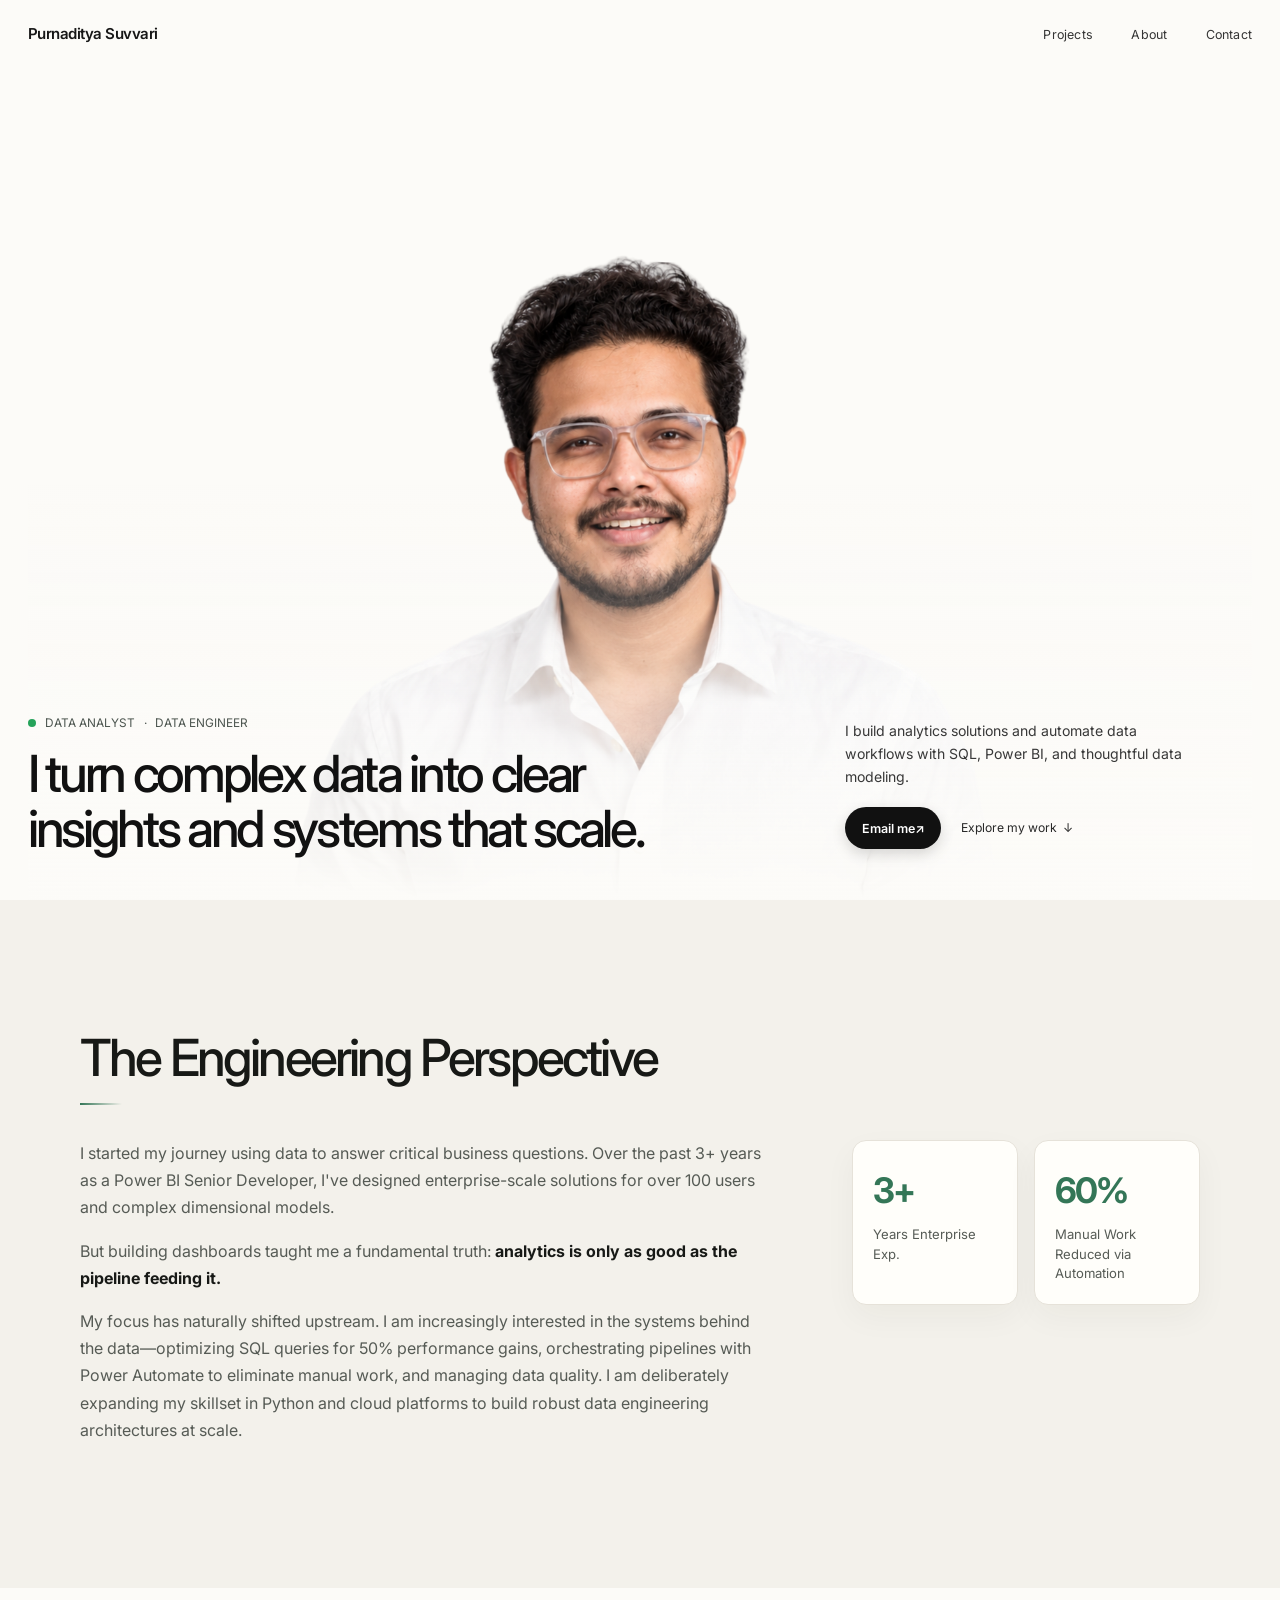
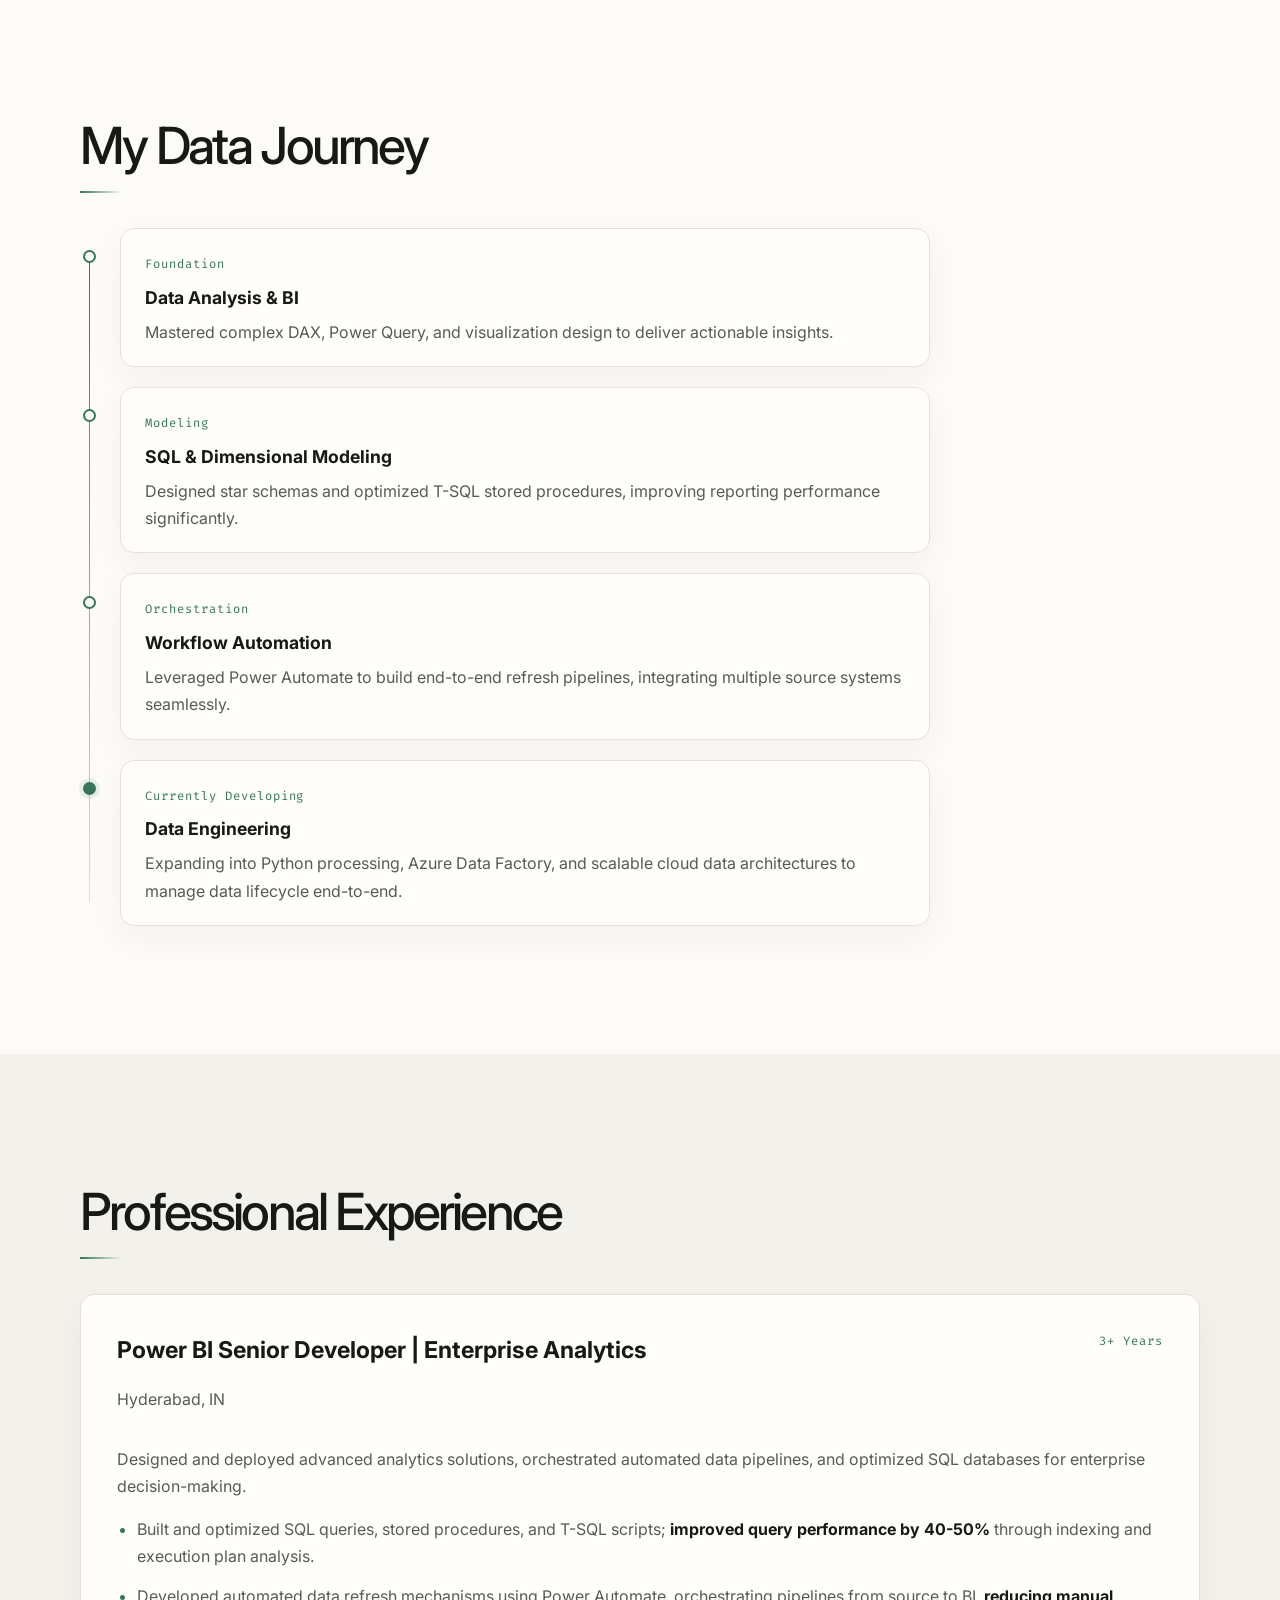
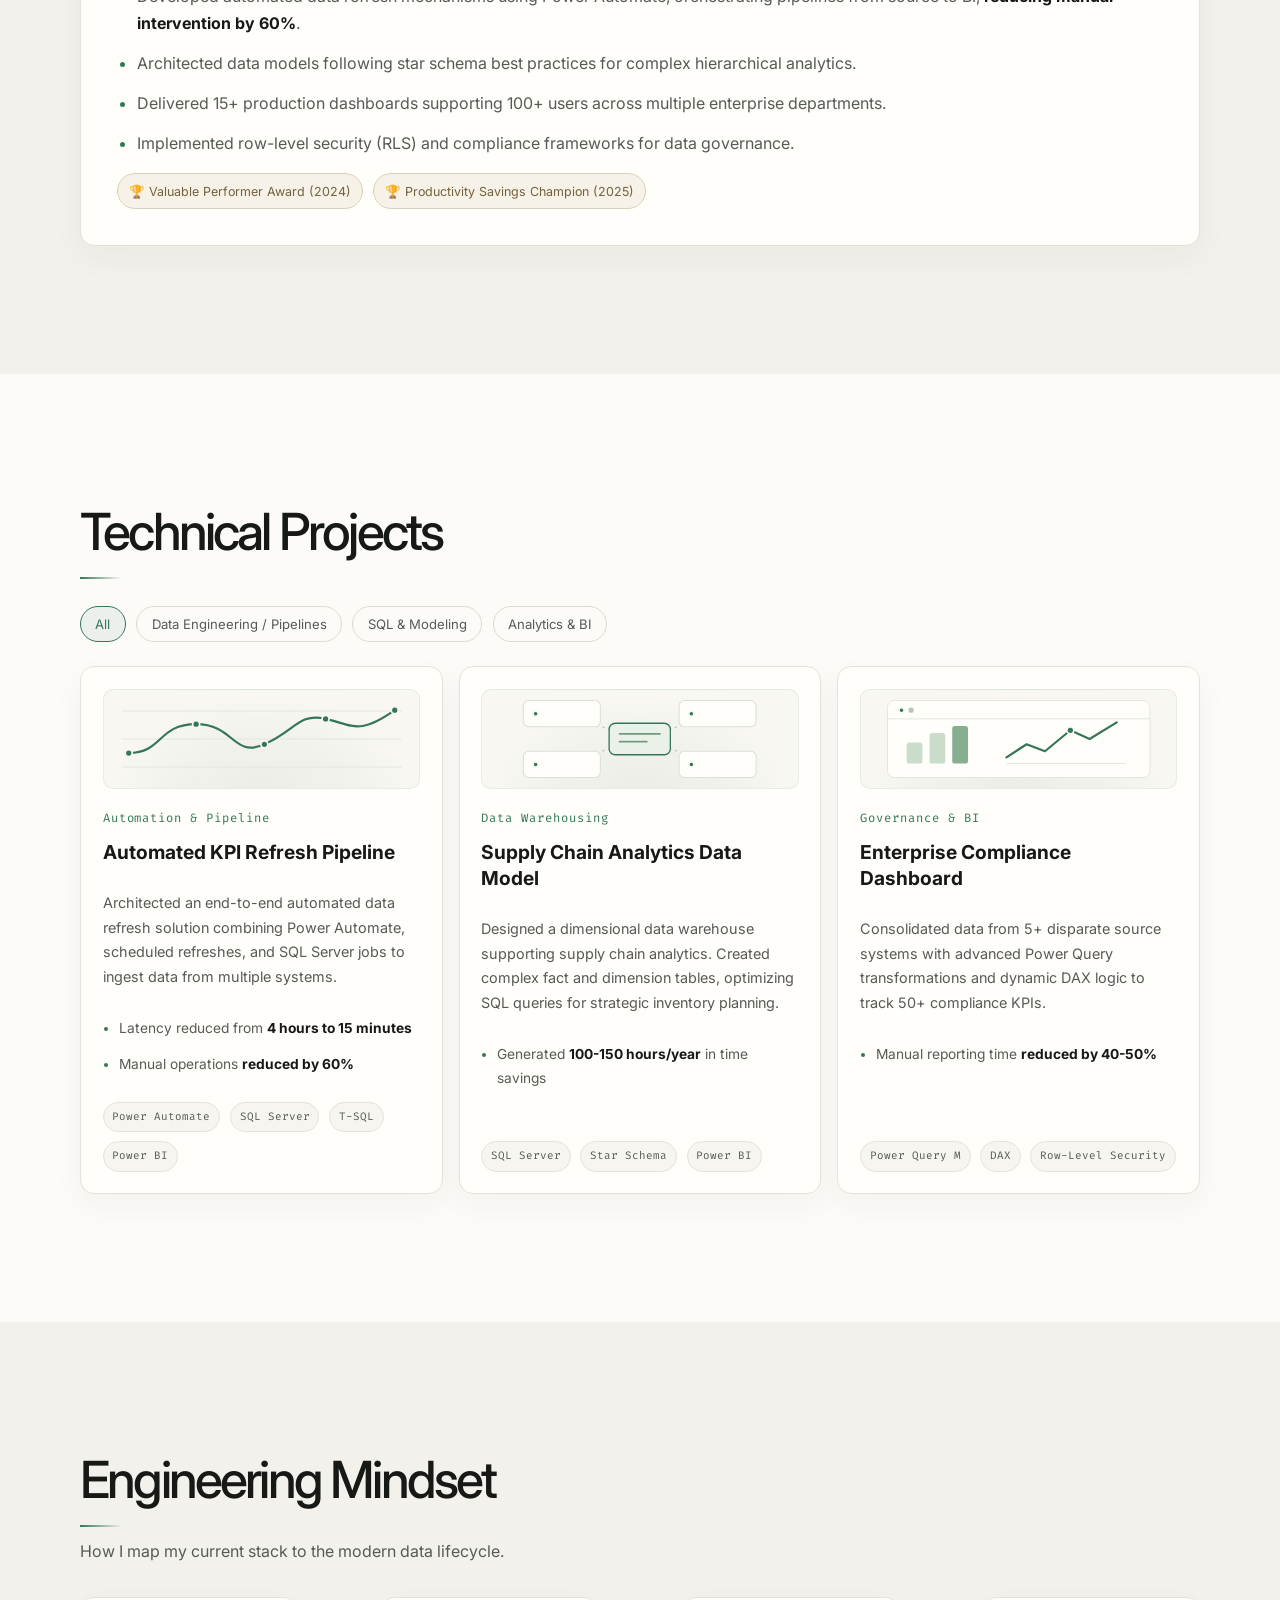
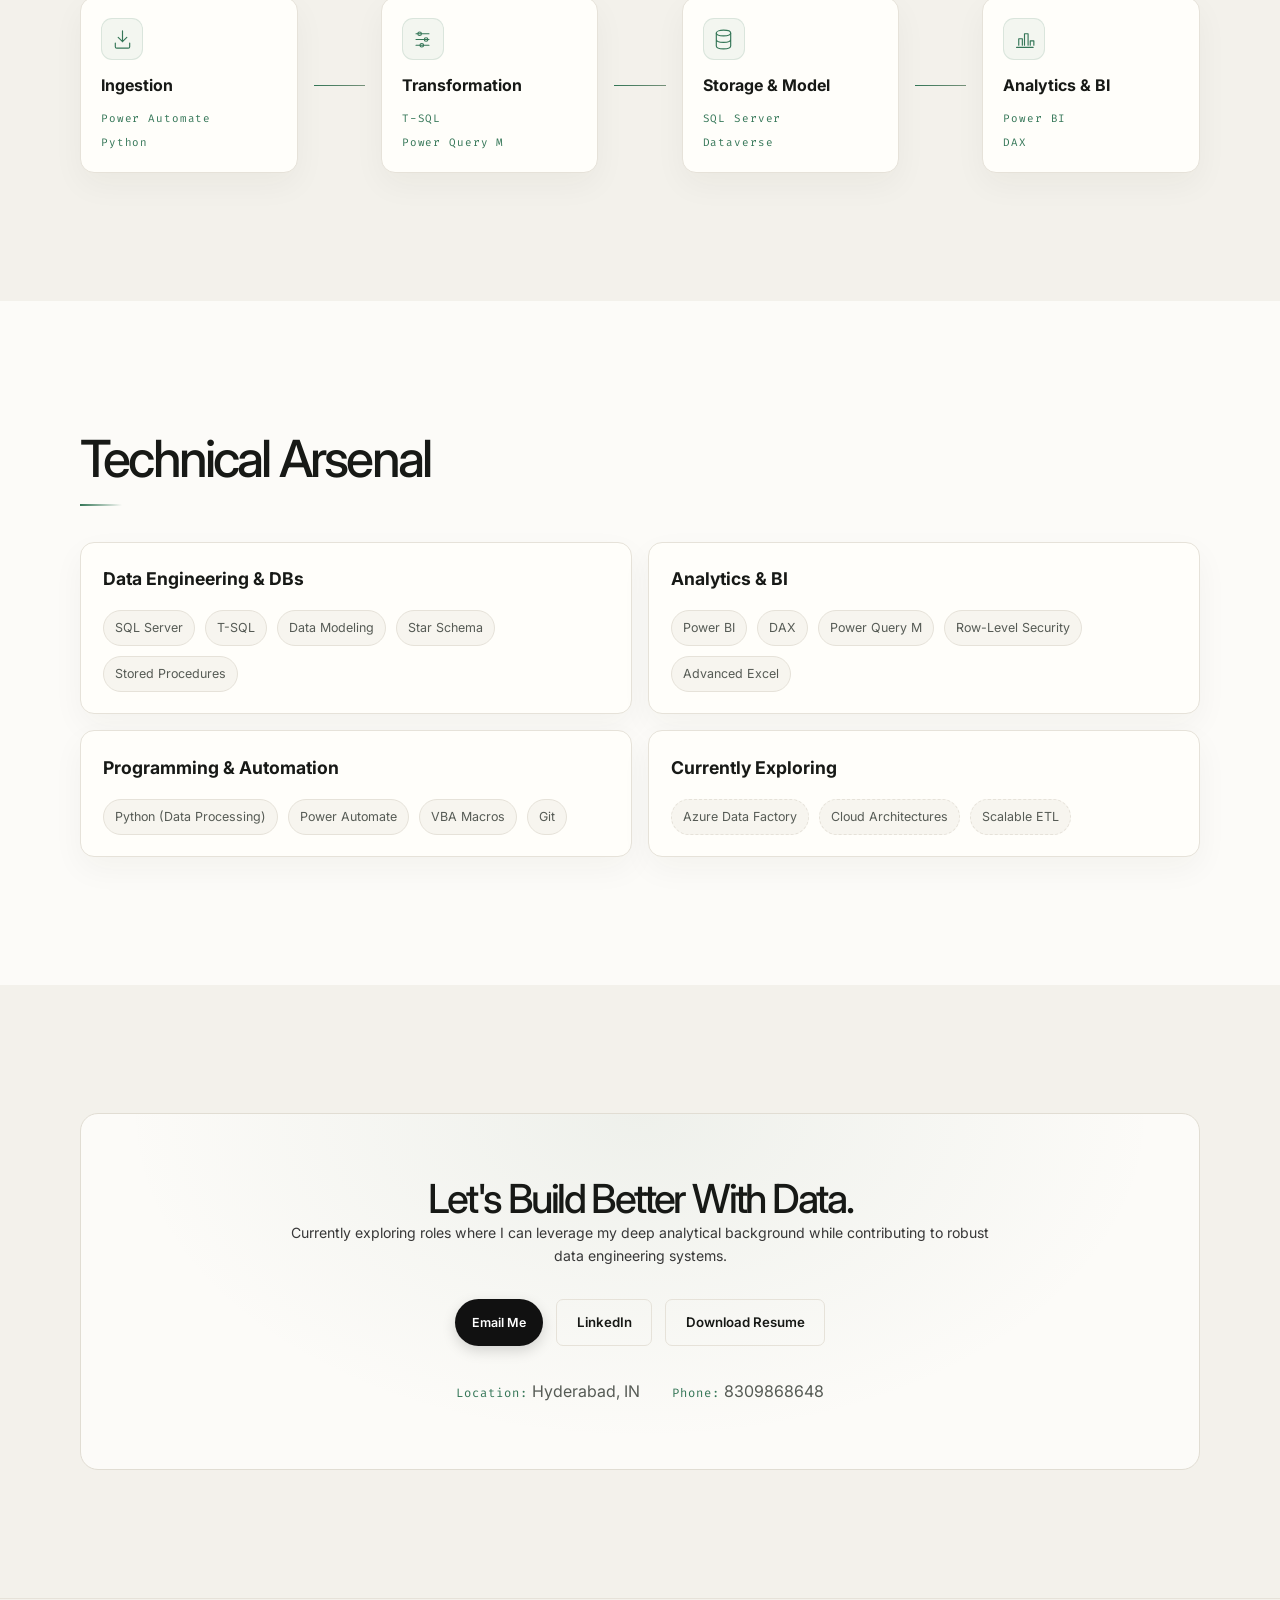
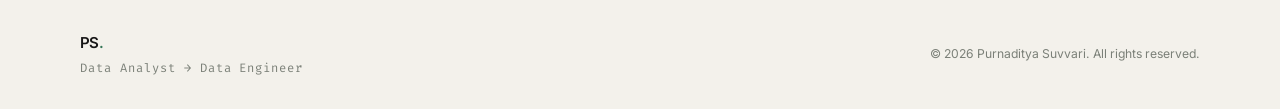
==== commit 27e21732: "combined files" ====
--- a/portfolio.html
+++ b/portfolio.html
@@ -8,7 +8,2294 @@
     <link rel="preconnect" href="https://fonts.googleapis.com">
     <link rel="preconnect" href="https://fonts.gstatic.com" crossorigin>
     <link href="https://fonts.googleapis.com/css2?family=Fira+Code:wght@400;500&family=Inter:wght@300;400;500;600;700&display=swap" rel="stylesheet">
-    <link rel="stylesheet" href="a.css">
+    <style>
+:root {
+    color-scheme: dark;
+    --bg-main: #080b12;
+    --bg-alt: #0d1220;
+    --surface: rgba(17, 24, 39, 0.72);
+    --surface-strong: #111827;
+    --border: rgba(148, 163, 184, 0.16);
+    --text-primary: #f8fafc;
+    --text-secondary: #a4afc1;
+    --text-muted: #718096;
+    --accent-primary: #00e5ff;
+    --accent-secondary: #8b5cf6;
+    --accent-glow: rgba(0, 229, 255, 0.14);
+    --font-main: "Inter", sans-serif;
+    --font-mono: "Fira Code", monospace;
+    --nav-height: 76px;
+    --content-width: 1120px;
+    --section-space: clamp(5rem, 10vw, 8rem);
+}
+
+* {
+    box-sizing: border-box;
+}
+
+html {
+    scroll-behavior: smooth;
+    scroll-padding-top: calc(var(--nav-height) + 1rem);
+}
+
+body {
+    min-width: 320px;
+    margin: 0;
+    overflow-x: hidden;
+    background:
+        radial-gradient(ellipse at 50% -20%, rgba(0, 229, 255, 0.08), transparent 55%),
+        var(--bg-main);
+    color: var(--text-primary);
+    font-family: var(--font-main);
+    line-height: 1.7;
+    -webkit-font-smoothing: antialiased;
+}
+
+body, button, a {
+    font-family: var(--font-main);
+}
+
+a {
+    color: inherit;
+    text-decoration: none;
+}
+
+button {
+    color: inherit;
+}
+
+::selection {
+    background: rgba(0, 229, 255, 0.28);
+    color: #fff;
+}
+
+::-webkit-scrollbar {
+    width: 8px;
+}
+
+::-webkit-scrollbar-track {
+    background: var(--bg-main);
+}
+
+::-webkit-scrollbar-thumb {
+    border: 2px solid var(--bg-main);
+    border-radius: 99px;
+    background: #334155;
+}
+
+.container {
+    width: min(var(--content-width), calc(100% - 3rem));
+    margin-inline: auto;
+}
+
+.section {
+    position: relative;
+    z-index: 1;
+    padding-block: var(--section-space);
+}
+
+.bg-grid {
+    position: fixed;
+    z-index: 0;
+    inset: 0;
+    pointer-events: none;
+    background-image:
+        linear-gradient(rgba(148, 163, 184, 0.035) 1px, transparent 1px),
+        linear-gradient(90deg, rgba(148, 163, 184, 0.035) 1px, transparent 1px);
+    background-size: 54px 54px;
+    mask-image: linear-gradient(to bottom, black, transparent 85%);
+}
+
+#data-network {
+    position: fixed;
+    z-index: 0;
+    inset: 0;
+    width: 100%;
+    height: 100%;
+    pointer-events: none;
+}
+
+#navbar {
+    position: sticky;
+    z-index: 10;
+    top: 0;
+    min-height: var(--nav-height);
+    border-bottom: 1px solid var(--border);
+    background: rgba(8, 11, 18, 0.82);
+    backdrop-filter: blur(18px);
+}
+
+.nav-container {
+    display: flex;
+    width: min(var(--content-width), calc(100% - 3rem));
+    min-height: var(--nav-height);
+    align-items: center;
+    justify-content: space-between;
+    margin-inline: auto;
+}
+
+.nav-logo {
+    font-size: 1.55rem;
+    font-weight: 700;
+    letter-spacing: -0.08em;
+}
+
+.accent,
+.accent-text {
+    color: var(--accent-primary);
+}
+
+.nav-menu {
+    display: flex;
+    align-items: center;
+    gap: clamp(1rem, 2.5vw, 2rem);
+    margin: 0;
+    padding: 0;
+    list-style: none;
+}
+
+.nav-link {
+    color: var(--text-secondary);
+    font-size: 0.84rem;
+    transition: color 180ms ease;
+}
+
+.nav-link:hover,
+.nav-link:focus-visible {
+    color: var(--accent-primary);
+}
+
+.menu-toggle {
+    display: none;
+}
+
+#hero {
+    display: grid;
+    min-height: min(760px, calc(100svh - var(--nav-height)));
+    align-items: center;
+    padding-block: clamp(6rem, 14vw, 11rem);
+}
+
+.hero-content {
+    max-width: 920px;
+}
+
+.mono-label,
+.mono-tech {
+    color: var(--accent-primary);
+    font-family: var(--font-mono);
+    font-size: 0.76rem;
+    letter-spacing: 0.08em;
+}
+
+.hero-title {
+    max-width: 920px;
+    margin: 1.2rem 0;
+    font-size: clamp(2.7rem, 7vw, 5.8rem);
+    font-weight: 600;
+    letter-spacing: -0.065em;
+    line-height: 1.04;
+}
+
+.hero-subtitle {
+    margin: 1.5rem 0;
+    color: var(--text-secondary);
+    font-size: clamp(1.2rem, 2.5vw, 1.8rem);
+    font-weight: 400;
+}
+
+.hero-summary {
+    max-width: 690px;
+    margin: 1.5rem 0 2rem;
+    color: var(--text-secondary);
+    font-size: clamp(1rem, 1.6vw, 1.12rem);
+}
+
+.hero-cta,
+.contact-links {
+    display: flex;
+    flex-wrap: wrap;
+    gap: 0.85rem;
+}
+
+.btn {
+    display: inline-flex;
+    min-height: 48px;
+    align-items: center;
+    justify-content: center;
+    padding: 0.7rem 1.2rem;
+    border: 1px solid var(--border);
+    border-radius: 8px;
+    font-size: 0.9rem;
+    font-weight: 600;
+    transition: transform 180ms ease, border-color 180ms ease, background 180ms ease;
+}
+
+.btn:hover {
+    transform: translateY(-2px);
+}
+
+.btn-primary {
+    border-color: var(--accent-primary);
+    background: var(--accent-primary);
+    color: #061019;
+}
+
+.btn-primary:hover {
+    background: #71f2ff;
+}
+
+.btn-secondary {
+    background: rgba(255, 255, 255, 0.025);
+    color: var(--text-primary);
+}
+
+.btn-secondary:hover {
+    border-color: rgba(0, 229, 255, 0.55);
+}
+
+.section-title {
+    margin: 0 0 2.5rem;
+    font-size: clamp(2rem, 4vw, 3.2rem);
+    font-weight: 600;
+    letter-spacing: -0.055em;
+    line-height: 1.15;
+}
+
+.section-subtitle {
+    margin: -1.5rem 0 2rem;
+    color: var(--text-secondary);
+}
+
+.about-grid {
+    display: grid;
+    grid-template-columns: minmax(0, 1.6fr) minmax(220px, 0.8fr);
+    gap: clamp(2rem, 6vw, 5rem);
+    align-items: start;
+}
+
+.about-text {
+    color: var(--text-secondary);
+}
+
+.about-text p:first-child {
+    margin-top: 0;
+}
+
+.about-text strong,
+.exp-bullets strong,
+.project-metrics strong {
+    color: var(--text-primary);
+}
+
+.about-stats {
+    display: grid;
+    grid-template-columns: repeat(2, minmax(0, 1fr));
+    gap: 1rem;
+}
+
+.stat-card,
+.experience-card,
+.project-card,
+.skill-category,
+.arch-node,
+.timeline-content {
+    border: 1px solid var(--border);
+    border-radius: 14px;
+    background: var(--surface);
+    box-shadow: 0 18px 60px rgba(0, 0, 0, 0.12);
+}
+
+.stat-card {
+    min-height: 140px;
+    padding: 1.25rem;
+}
+
+.stat-number {
+    margin: 0;
+    color: var(--accent-primary);
+    font-size: 2.2rem;
+    letter-spacing: -0.06em;
+}
+
+.stat-label {
+    margin: 0.25rem 0 0;
+    color: var(--text-secondary);
+    font-size: 0.82rem;
+    line-height: 1.5;
+}
+
+.timeline {
+    position: relative;
+    display: grid;
+    max-width: 850px;
+    gap: 1.25rem;
+}
+
+.timeline::before {
+    position: absolute;
+    top: 1.5rem;
+    bottom: 1.5rem;
+    left: 9px;
+    width: 1px;
+    background: linear-gradient(var(--accent-primary), rgba(139, 92, 246, 0.2));
+    content: "";
+}
+
+.timeline-item {
+    position: relative;
+    padding-left: 2.5rem;
+}
+
+.timeline-dot {
+    position: absolute;
+    z-index: 1;
+    top: 1.4rem;
+    left: 3px;
+    width: 13px;
+    height: 13px;
+    border: 2px solid var(--accent-primary);
+    border-radius: 50%;
+    background: var(--bg-main);
+}
+
+.timeline-item.current .timeline-dot {
+    background: var(--accent-primary);
+    box-shadow: 0 0 18px var(--accent-glow);
+}
+
+.timeline-content {
+    padding: 1.25rem 1.5rem;
+}
+
+.timeline-content h3,
+.skill-category h3 {
+    margin: 0.4rem 0;
+    font-size: 1.1rem;
+}
+
+.timeline-content p {
+    margin: 0;
+    color: var(--text-secondary);
+}
+
+.experience-card {
+    padding: clamp(1.25rem, 4vw, 2.25rem);
+}
+
+.exp-header {
+    display: flex;
+    align-items: flex-start;
+    justify-content: space-between;
+    gap: 1rem;
+}
+
+.exp-header h3 {
+    margin: 0;
+    font-size: clamp(1.1rem, 2vw, 1.45rem);
+}
+
+.exp-location,
+.exp-overview {
+    color: var(--text-secondary);
+}
+
+.exp-bullets,
+.project-metrics {
+    display: grid;
+    gap: 0.8rem;
+    padding-left: 1.25rem;
+    color: var(--text-secondary);
+}
+
+.exp-bullets li::marker,
+.project-metrics li::marker {
+    color: var(--accent-primary);
+}
+
+.exp-awards,
+.skill-badges,
+.tech-stack {
+    display: flex;
+    flex-wrap: wrap;
+    gap: 0.6rem;
+}
+
+.badge,
+.tech-stack span {
+    display: inline-flex;
+    align-items: center;
+    padding: 0.4rem 0.7rem;
+    border: 1px solid var(--border);
+    border-radius: 999px;
+    background: rgba(148, 163, 184, 0.06);
+    color: var(--text-secondary);
+    font-size: 0.78rem;
+}
+
+.badge-award {
+    border-color: rgba(250, 204, 21, 0.26);
+    color: #f5d97a;
+}
+
+.filter-container {
+    display: flex;
+    flex-wrap: wrap;
+    gap: 0.65rem;
+    margin: -0.5rem 0 1.5rem;
+}
+
+.filter-btn {
+    padding: 0.55rem 0.9rem;
+    border: 1px solid var(--border);
+    border-radius: 999px;
+    background: transparent;
+    color: var(--text-secondary);
+    cursor: pointer;
+    font-size: 0.82rem;
+}
+
+.filter-btn.active,
+.filter-btn:hover {
+    border-color: var(--accent-primary);
+    background: var(--accent-glow);
+    color: var(--accent-primary);
+}
+
+.projects-grid {
+    display: grid;
+    grid-template-columns: repeat(3, minmax(0, 1fr));
+    gap: 1rem;
+}
+
+.project-card {
+    height: 100%;
+    transition: transform 180ms ease, border-color 180ms ease;
+}
+
+.project-card:hover {
+    transform: translateY(-4px);
+    border-color: rgba(0, 229, 255, 0.38);
+}
+
+.project-content {
+    padding: 1.35rem;
+}
+
+.project-content h3 {
+    margin: 0.7rem 0;
+    font-size: 1.2rem;
+    line-height: 1.35;
+}
+
+.project-desc {
+    color: var(--text-secondary);
+    font-size: 0.9rem;
+}
+
+.project-metrics {
+    padding-left: 1rem;
+    font-size: 0.86rem;
+}
+
+.tech-stack {
+    margin-top: 1.25rem;
+}
+
+.tech-stack span {
+    padding: 0.3rem 0.55rem;
+    font-family: var(--font-mono);
+    font-size: 0.68rem;
+}
+
+.architecture-flow {
+    display: flex;
+    align-items: stretch;
+    gap: 1rem;
+}
+
+.arch-node {
+    display: flex;
+    flex: 1 1 0;
+    min-width: 0;
+    flex-direction: column;
+    justify-content: center;
+    gap: 0.35rem;
+    padding: 1.25rem;
+}
+
+.node-icon {
+    font-size: 1.7rem;
+}
+
+.arch-node h4 {
+    margin: 0.35rem 0;
+    font-size: 1rem;
+}
+
+.arch-line {
+    width: clamp(16px, 4vw, 52px);
+    height: 1px;
+    align-self: center;
+    background: linear-gradient(90deg, var(--accent-primary), var(--accent-secondary));
+}
+
+.mono-tech {
+    font-size: 0.68rem;
+}
+
+.skills-grid {
+    display: grid;
+    grid-template-columns: repeat(2, minmax(0, 1fr));
+    gap: 1rem;
+}
+
+.skill-category {
+    padding: 1.35rem;
+}
+
+.skill-category h3 {
+    margin: 0 0 1rem;
+}
+
+.badge-outline {
+    border-style: dashed;
+    color: var(--accent-primary);
+}
+
+.contact-container {
+    text-align: center;
+}
+
+.contact-container .hero-title {
+    max-width: 750px;
+    margin-inline: auto;
+}
+
+.contact-container .hero-summary {
+    max-width: 700px;
+    margin: 0 auto 2rem;
+}
+
+.contact-links {
+    justify-content: center;
+}
+
+.contact-info {
+    display: flex;
+    flex-wrap: wrap;
+    justify-content: center;
+    gap: 0.5rem 2rem;
+    margin-top: 2rem;
+    color: var(--text-secondary);
+}
+
+.contact-info p {
+    margin: 0;
+}
+
+footer {
+    position: relative;
+    z-index: 1;
+    border-top: 1px solid var(--border);
+    background: rgba(8, 11, 18, 0.75);
+}
+
+.footer-content {
+    display: flex;
+    min-height: 110px;
+    align-items: center;
+    justify-content: space-between;
+    gap: 1.5rem;
+    padding-block: 1.25rem;
+}
+
+.footer-left p,
+.footer-right p {
+    margin: 0.2rem 0;
+}
+
+.footer-left .mono-label,
+.footer-right {
+    color: var(--text-muted);
+    font-size: 0.76rem;
+}
+
+:focus-visible {
+    outline: 2px solid var(--accent-primary);
+    outline-offset: 4px;
+}
+
+@media (max-width: 850px) {
+    .nav-container,
+    .container {
+        width: min(100% - 2.5rem, var(--content-width));
+    }
+
+    .nav-menu {
+        gap: 0.85rem;
+    }
+
+    .nav-link {
+        font-size: 0.76rem;
+    }
+
+    .projects-grid {
+        grid-template-columns: repeat(2, minmax(0, 1fr));
+    }
+
+    .architecture-flow {
+        flex-wrap: wrap;
+    }
+
+    .arch-node {
+        flex-basis: calc(50% - 2.5rem);
+    }
+
+    .arch-line {
+        display: none;
+    }
+}
+
+@media (max-width: 640px) {
+    :root {
+        --nav-height: 64px;
+        --section-space: 4.5rem;
+    }
+
+    .nav-container,
+    .container {
+        width: min(100% - 2rem, var(--content-width));
+    }
+
+    #navbar {
+        position: relative;
+    }
+
+    .nav-container {
+        align-items: flex-start;
+        flex-direction: column;
+        gap: 0.5rem;
+        padding-block: 0.8rem;
+    }
+
+    .nav-menu {
+        width: 100%;
+        flex-wrap: wrap;
+        gap: 0.35rem 1rem;
+        padding-bottom: 0.25rem;
+    }
+
+    .nav-link {
+        font-size: 0.75rem;
+    }
+
+    #hero {
+        min-height: 0;
+        padding-block: 6rem;
+    }
+
+    .hero-title {
+        font-size: clamp(2.55rem, 13vw, 4.25rem);
+    }
+
+    .about-grid,
+    .skills-grid {
+        grid-template-columns: 1fr;
+    }
+
+    .about-stats {
+        grid-template-columns: repeat(2, minmax(0, 1fr));
+    }
+
+    .projects-grid {
+        grid-template-columns: 1fr;
+    }
+
+    .architecture-flow {
+        display: grid;
+        grid-template-columns: 1fr;
+    }
+
+    .arch-node {
+        min-height: 130px;
+    }
+
+    .exp-header {
+        flex-direction: column;
+    }
+
+    .footer-content {
+        align-items: flex-start;
+        flex-direction: column;
+        justify-content: center;
+        gap: 0.5rem;
+    }
+}
+
+@media (prefers-reduced-motion: reduce) {
+    *,
+    *::before,
+    *::after {
+        scroll-behavior: auto !important;
+        transition-duration: 0.01ms !important;
+    }
+}
+
+/* Editorial polish and dashboard hero */
+:root {
+    --accent-primary: #66f0e0;
+    --accent-secondary: #9a8cff;
+    --accent-glow: rgba(102, 240, 224, 0.13);
+    --border: rgba(157, 174, 196, 0.13);
+}
+
+body {
+    background:
+        radial-gradient(ellipse at 77% 19%, rgba(80, 102, 186, 0.11), transparent 33rem),
+        radial-gradient(ellipse at 12% 42%, rgba(61, 191, 177, 0.055), transparent 32rem),
+        #080b12;
+}
+
+.bg-grid {
+    background-size: 64px 64px;
+    mask-image: linear-gradient(to bottom, rgba(0, 0, 0, 0.75), transparent 80%);
+}
+
+#navbar {
+    position: sticky;
+    background: rgba(8, 11, 18, 0.78);
+}
+
+.nav-container {
+    width: min(1240px, calc(100% - 4rem));
+}
+
+.nav-logo {
+    font-family: var(--font-mono);
+    font-size: 1.12rem;
+    letter-spacing: -0.08em;
+}
+
+.nav-menu {
+    gap: clamp(0.9rem, 2vw, 1.65rem);
+}
+
+.nav-link {
+    position: relative;
+    padding-block: 0.5rem;
+    font-size: 0.78rem;
+    letter-spacing: 0.015em;
+}
+
+.nav-link::after {
+    position: absolute;
+    right: 0;
+    bottom: 0;
+    left: 0;
+    height: 1px;
+    transform: scaleX(0);
+    transform-origin: left;
+    background: var(--accent-primary);
+    content: "";
+    transition: transform 180ms ease;
+}
+
+.nav-link:hover::after,
+.nav-link:focus-visible::after {
+    transform: scaleX(1);
+}
+
+#hero {
+    min-height: min(810px, calc(100svh - var(--nav-height)));
+    padding-block: clamp(5.5rem, 9vw, 8rem);
+}
+
+.hero-layout {
+    display: grid;
+    width: min(1240px, calc(100% - 4rem));
+    grid-template-columns: minmax(0, 1.08fr) minmax(360px, 0.92fr);
+    align-items: center;
+    gap: clamp(2.5rem, 6vw, 5.75rem);
+}
+
+.hero-content {
+    max-width: 660px;
+}
+
+.hero-status {
+    display: inline-flex;
+    align-items: center;
+    gap: 0.55rem;
+    margin: 0 0 1.8rem;
+    padding: 0.42rem 0.7rem;
+    border: 1px solid rgba(102, 240, 224, 0.16);
+    border-radius: 999px;
+    background: rgba(102, 240, 224, 0.045);
+    color: #a4b5c4;
+    font-family: var(--font-mono);
+    font-size: 0.62rem;
+    letter-spacing: 0.08em;
+}
+
+.status-dot {
+    display: inline-block;
+    width: 7px;
+    height: 7px;
+    flex: 0 0 auto;
+    border-radius: 50%;
+    background: var(--accent-primary);
+    box-shadow: 0 0 12px rgba(102, 240, 224, 0.68);
+}
+
+.hero-content > .mono-label {
+    margin: 0 0 1rem;
+    font-size: 0.72rem;
+    text-transform: uppercase;
+}
+
+.hero-location {
+    color: var(--text-muted);
+}
+
+.hero-title {
+    margin: 0;
+    font-size: clamp(2.9rem, 5.1vw, 5rem);
+    font-weight: 500;
+    letter-spacing: -0.075em;
+    line-height: 1.04;
+}
+
+.hero-title span {
+    color: var(--accent-primary);
+}
+
+.hero-subtitle {
+    margin: 1.2rem 0 1rem;
+    font-size: 1.12rem;
+}
+
+.hero-subtitle span {
+    padding-inline: 0.2rem;
+    color: var(--accent-primary);
+}
+
+.hero-summary {
+    max-width: 570px;
+    margin: 0 0 1.8rem;
+    font-size: 0.97rem;
+    line-height: 1.85;
+}
+
+.btn {
+    min-height: 46px;
+    border-radius: 7px;
+    font-size: 0.83rem;
+}
+
+.btn-primary {
+    box-shadow: 0 8px 28px rgba(102, 240, 224, 0.13);
+}
+
+.hero-proof {
+    display: flex;
+    flex-wrap: wrap;
+    align-items: center;
+    gap: 0.65rem 1rem;
+    margin-top: 2.5rem;
+    color: var(--text-muted);
+    font-size: 0.72rem;
+}
+
+.hero-proof strong {
+    color: #e7edf5;
+    font-family: var(--font-mono);
+    font-size: 0.82rem;
+    font-weight: 500;
+}
+
+.proof-divider {
+    width: 3px;
+    height: 3px;
+    border-radius: 50%;
+    background: #465264;
+}
+
+.hero-dashboard {
+    position: relative;
+    overflow: hidden;
+    border: 1px solid rgba(157, 174, 196, 0.2);
+    border-radius: 15px;
+    background:
+        radial-gradient(ellipse at 90% 4%, rgba(102, 240, 224, 0.07), transparent 45%),
+        linear-gradient(145deg, rgba(19, 27, 41, 0.97), rgba(11, 16, 26, 0.96));
+    box-shadow: 0 35px 100px rgba(0, 0, 0, 0.36), 0 0 65px rgba(102, 240, 224, 0.055);
+    animation: dashboard-float 8s ease-in-out infinite;
+}
+
+.dashboard-topbar {
+    display: flex;
+    min-height: 47px;
+    align-items: center;
+    gap: 0.8rem;
+    padding-inline: 1rem;
+    border-bottom: 1px solid var(--border);
+    color: #8290a2;
+    font-family: var(--font-mono);
+    font-size: 0.58rem;
+    letter-spacing: 0.07em;
+}
+
+.window-dots {
+    display: flex;
+    gap: 4px;
+}
+
+.window-dots i {
+    width: 6px;
+    height: 6px;
+    border-radius: 50%;
+    background: #455164;
+}
+
+.window-dots i:first-child {
+    background: #e28580;
+}
+
+.window-dots i:nth-child(2) {
+    background: #e4bd6c;
+}
+
+.window-dots i:nth-child(3) {
+    background: #73cba8;
+}
+
+.dashboard-live {
+    display: inline-flex;
+    align-items: center;
+    gap: 0.38rem;
+    margin-left: auto;
+    color: #b3c3c8;
+    font-size: 0.55rem;
+}
+
+.dashboard-live .status-dot {
+    width: 5px;
+    height: 5px;
+}
+
+.dashboard-body {
+    padding: clamp(1rem, 2.3vw, 1.55rem);
+}
+
+.dashboard-heading,
+.chart-caption {
+    display: flex;
+    align-items: flex-end;
+    justify-content: space-between;
+    gap: 1rem;
+}
+
+.dashboard-heading > div {
+    display: grid;
+    gap: 0.22rem;
+}
+
+.dashboard-label,
+.dashboard-period,
+.dashboard-metric > span,
+.pipeline-title,
+.pipeline-step b,
+.chart-axis {
+    color: #748398;
+    font-family: var(--font-mono);
+    font-size: 0.56rem;
+    letter-spacing: 0.07em;
+}
+
+.dashboard-heading strong {
+    font-size: 1rem;
+    font-weight: 500;
+}
+
+.dashboard-period {
+    padding: 0.35rem 0.48rem;
+    border: 1px solid var(--border);
+    border-radius: 5px;
+}
+
+.dashboard-period span {
+    color: var(--accent-primary);
+}
+
+.dashboard-metrics {
+    display: grid;
+    grid-template-columns: repeat(2, minmax(0, 1fr));
+    gap: 0.7rem;
+    margin-top: 1.2rem;
+}
+
+.dashboard-metric {
+    display: grid;
+    gap: 0.22rem;
+    padding: 0.75rem 0.85rem;
+    border: 1px solid var(--border);
+    border-radius: 8px;
+    background: rgba(255, 255, 255, 0.018);
+}
+
+.dashboard-metric strong {
+    font-family: var(--font-mono);
+    font-size: 1.6rem;
+    font-weight: 500;
+    letter-spacing: -0.07em;
+}
+
+.dashboard-metric strong small {
+    margin-left: 0.08rem;
+    color: #c0ccd8;
+    font-size: 0.8rem;
+}
+
+.dashboard-metric em {
+    color: var(--accent-primary);
+    font-size: 0.62rem;
+    font-style: normal;
+}
+
+.chart-wrap {
+    margin-top: 1.25rem;
+    padding: 0.85rem 0.85rem 0.7rem;
+    border: 1px solid var(--border);
+    border-radius: 8px;
+    background: rgba(255, 255, 255, 0.014);
+}
+
+.chart-caption {
+    align-items: center;
+    color: #9eabba;
+    font-size: 0.68rem;
+}
+
+.chart-caption strong {
+    color: var(--accent-primary);
+    font-family: var(--font-mono);
+    font-size: 0.68rem;
+    font-weight: 500;
+}
+
+.dashboard-chart {
+    display: block;
+    width: 100%;
+    height: 94px;
+    overflow: visible;
+    margin-top: 0.5rem;
+}
+
+.chart-area {
+    fill: url(#chart-fill);
+}
+
+.chart-line {
+    fill: none;
+    stroke: var(--accent-primary);
+    stroke-linecap: round;
+    stroke-width: 2;
+    vector-effect: non-scaling-stroke;
+}
+
+.dashboard-chart circle {
+    fill: var(--accent-primary);
+    stroke: rgba(102, 240, 224, 0.22);
+    stroke-width: 5;
+}
+
+.chart-axis {
+    display: flex;
+    justify-content: space-between;
+    font-size: 0.49rem;
+}
+
+.pipeline-list {
+    display: grid;
+    gap: 0;
+    margin-top: 1rem;
+}
+
+.pipeline-title {
+    margin-bottom: 0.45rem;
+}
+
+.pipeline-step {
+    display: grid;
+    grid-template-columns: 2rem 1fr auto;
+    align-items: center;
+    gap: 0.55rem;
+    min-height: 34px;
+    border-top: 1px solid rgba(157, 174, 196, 0.08);
+    color: #c5ced9;
+    font-size: 0.68rem;
+}
+
+.pipeline-step i {
+    color: #657387;
+    font-family: var(--font-mono);
+    font-size: 0.58rem;
+    font-style: normal;
+}
+
+.pipeline-step b {
+    color: #93d8c9;
+    font-size: 0.48rem;
+    font-weight: 400;
+}
+
+.section-title {
+    position: relative;
+    margin-bottom: 2.2rem;
+    font-weight: 500;
+}
+
+.section-title::after {
+    display: block;
+    width: 42px;
+    height: 2px;
+    margin-top: 1rem;
+    background: linear-gradient(90deg, var(--accent-primary), transparent);
+    content: "";
+}
+
+.stat-card,
+.experience-card,
+.project-card,
+.skill-category,
+.arch-node,
+.timeline-content {
+    border-color: rgba(157, 174, 196, 0.14);
+    background: linear-gradient(145deg, rgba(20, 28, 42, 0.78), rgba(12, 17, 27, 0.7));
+    box-shadow: 0 18px 50px rgba(0, 0, 0, 0.12);
+}
+
+.stat-card,
+.skill-category,
+.arch-node {
+    transition: transform 200ms ease, border-color 200ms ease, background 200ms ease;
+}
+
+.stat-card:hover,
+.skill-category:hover,
+.arch-node:hover {
+    transform: translateY(-3px);
+    border-color: rgba(102, 240, 224, 0.32);
+}
+
+.project-card {
+    overflow: hidden;
+    background: linear-gradient(150deg, rgba(21, 29, 43, 0.84), rgba(12, 17, 27, 0.78));
+}
+
+.project-content {
+    display: flex;
+    min-height: 100%;
+    flex-direction: column;
+}
+
+.project-content .tech-stack {
+    margin-top: auto;
+    padding-top: 0.7rem;
+}
+
+.filter-btn {
+    transition: color 160ms ease, background 160ms ease, border-color 160ms ease;
+}
+
+.contact-container {
+    padding: clamp(2rem, 5vw, 4.5rem);
+    border: 1px solid var(--border);
+    border-radius: 18px;
+    background:
+        radial-gradient(ellipse at 50% 0%, rgba(102, 240, 224, 0.085), transparent 65%),
+        linear-gradient(145deg, rgba(17, 24, 39, 0.78), rgba(10, 14, 23, 0.9));
+}
+
+@keyframes dashboard-float {
+    0%, 100% { transform: translateY(0); }
+    50% { transform: translateY(-7px); }
+}
+
+@media (max-width: 1000px) {
+    .hero-layout {
+        grid-template-columns: minmax(0, 1fr) minmax(310px, 0.8fr);
+        gap: 2rem;
+    }
+
+    .hero-title {
+        font-size: clamp(2.8rem, 5.7vw, 4.2rem);
+    }
+}
+
+@media (max-width: 760px) {
+    .nav-container,
+    .container,
+    .hero-layout {
+        width: min(100% - 2rem, var(--content-width));
+    }
+
+    .hero-layout {
+        grid-template-columns: 1fr;
+        gap: 3rem;
+    }
+
+    .hero-content {
+        max-width: 660px;
+    }
+
+    .hero-dashboard {
+        width: min(100%, 540px);
+        margin-inline: auto;
+    }
+}
+
+@media (max-width: 640px) {
+    #navbar {
+        position: sticky;
+    }
+
+    .nav-container {
+        position: relative;
+        display: grid;
+        min-height: 64px;
+        grid-template-columns: 1fr auto;
+        align-items: center;
+        gap: 0;
+        padding-block: 0;
+    }
+
+    .menu-toggle {
+        display: flex;
+        width: 40px;
+        height: 40px;
+        align-items: center;
+        justify-content: center;
+        flex-direction: column;
+        gap: 5px;
+        border: 1px solid var(--border);
+        border-radius: 8px;
+        background: rgba(255, 255, 255, 0.025);
+        cursor: pointer;
+    }
+
+    .menu-toggle .bar {
+        width: 16px;
+        height: 1px;
+        background: #dbe4ef;
+        transition: transform 180ms ease;
+    }
+
+    .menu-toggle[aria-expanded="true"] .bar:first-child {
+        transform: translateY(3px) rotate(45deg);
+    }
+
+    .menu-toggle[aria-expanded="true"] .bar:nth-child(2) {
+        opacity: 0;
+    }
+
+    .menu-toggle[aria-expanded="true"] .bar:last-child {
+        transform: translateY(-9px) rotate(-45deg);
+    }
+
+    .nav-menu {
+        position: absolute;
+        top: calc(100% - 1px);
+        right: -1rem;
+        left: -1rem;
+        display: none;
+        width: auto;
+        padding: 0.65rem 1rem 1rem;
+        border: 1px solid var(--border);
+        border-top: 0;
+        background: rgba(8, 11, 18, 0.97);
+        box-shadow: 0 18px 30px rgba(0, 0, 0, 0.25);
+    }
+
+    .nav-container.nav-open .nav-menu {
+        display: flex;
+    }
+
+    .nav-menu li {
+        width: calc(50% - 0.5rem);
+    }
+
+    .nav-link {
+        display: block;
+        padding-block: 0.55rem;
+        font-size: 0.8rem;
+    }
+
+    #hero {
+        padding-block: 4rem 4.5rem;
+    }
+
+    .hero-title {
+        font-size: clamp(2.55rem, 11.8vw, 4.1rem);
+    }
+
+    .hero-proof {
+        gap: 0.6rem 0.75rem;
+        font-size: 0.65rem;
+    }
+
+    .dashboard-body {
+        padding: 1rem;
+    }
+
+    .dashboard-chart {
+        height: 78px;
+    }
+
+    .contact-container {
+        padding: 1.4rem 1rem;
+    }
+}
+
+@media (prefers-reduced-motion: reduce) {
+    .hero-dashboard {
+        animation: none;
+    }
+}
+
+.hero-visual {
+    position: relative;
+    width: 100%;
+    max-width: 490px;
+    justify-self: center;
+    isolation: isolate;
+}
+
+.portrait-orbit {
+    position: absolute;
+    z-index: -1;
+    top: 7%;
+    left: 50%;
+    width: 88%;
+    aspect-ratio: 1;
+    transform: translateX(-50%);
+    border: 1px solid rgba(102, 240, 224, 0.12);
+    border-radius: 50%;
+    background: radial-gradient(circle, rgba(102, 240, 224, 0.13), rgba(102, 240, 224, 0.035) 48%, transparent 70%);
+    box-shadow: 0 0 90px rgba(102, 240, 224, 0.07);
+}
+
+.portrait-orbit::before,
+.portrait-orbit::after {
+    position: absolute;
+    inset: 8%;
+    border: 1px solid rgba(154, 140, 255, 0.09);
+    border-radius: 50%;
+    content: "";
+}
+
+.portrait-orbit::after {
+    inset: 17%;
+    border-color: rgba(102, 240, 224, 0.09);
+}
+
+.portrait-frame {
+    position: relative;
+    height: clamp(400px, 42vw, 510px);
+    overflow: hidden;
+    border: 1px solid rgba(157, 174, 196, 0.16);
+    border-radius: 20px;
+    background:
+        linear-gradient(180deg, rgba(20, 29, 42, 0.2), rgba(9, 13, 21, 0.18)),
+        radial-gradient(ellipse at 50% 35%, rgba(102, 240, 224, 0.075), transparent 58%);
+    box-shadow: 0 28px 80px rgba(0, 0, 0, 0.24);
+}
+
+.portrait-image {
+    position: absolute;
+    right: 0;
+    bottom: -1px;
+    left: 0;
+    width: 100%;
+    height: 100%;
+    object-fit: contain;
+    object-position: center bottom;
+    filter: drop-shadow(0 16px 30px rgba(0, 0, 0, 0.24));
+}
+
+.portrait-caption {
+    position: absolute;
+    right: 1rem;
+    bottom: 1rem;
+    left: 1rem;
+    display: flex;
+    min-height: 68px;
+    align-items: center;
+    gap: 0.75rem;
+    padding: 0.7rem 0.8rem;
+    border: 1px solid rgba(157, 174, 196, 0.18);
+    border-radius: 11px;
+    background: rgba(9, 14, 22, 0.78);
+    backdrop-filter: blur(14px);
+}
+
+.portrait-caption-mark {
+    display: grid;
+    width: 38px;
+    height: 38px;
+    flex: 0 0 auto;
+    place-items: center;
+    border: 1px solid rgba(102, 240, 224, 0.3);
+    border-radius: 9px;
+    color: var(--accent-primary);
+    font-family: var(--font-mono);
+    font-size: 0.78rem;
+}
+
+.portrait-caption > span:nth-child(2),
+.portrait-float > span:last-child {
+    display: grid;
+    gap: 0.18rem;
+}
+
+.portrait-caption strong,
+.portrait-float strong {
+    color: #eef4f8;
+    font-size: 0.78rem;
+    font-weight: 500;
+}
+
+.portrait-caption small,
+.portrait-float small {
+    color: #92a0b1;
+    font-family: var(--font-mono);
+    font-size: 0.52rem;
+    letter-spacing: 0.065em;
+}
+
+.portrait-caption-arrow {
+    margin-left: auto;
+    color: var(--accent-primary);
+    font-size: 1.1rem;
+}
+
+.portrait-float {
+    position: absolute;
+    z-index: 1;
+    display: flex;
+    align-items: center;
+    gap: 0.65rem;
+    padding: 0.72rem 0.85rem;
+    border: 1px solid rgba(157, 174, 196, 0.19);
+    border-radius: 10px;
+    background: rgba(12, 18, 28, 0.9);
+    box-shadow: 0 14px 35px rgba(0, 0, 0, 0.25);
+    backdrop-filter: blur(12px);
+}
+
+.portrait-float-top {
+    top: 17%;
+    left: -8%;
+}
+
+.portrait-float-bottom {
+    right: -7%;
+    bottom: 26%;
+}
+
+.portrait-float-icon {
+    display: grid;
+    width: 31px;
+    height: 31px;
+    place-items: center;
+    border-radius: 8px;
+    background: rgba(102, 240, 224, 0.09);
+    color: var(--accent-primary);
+}
+
+.portrait-float-dot {
+    width: 8px;
+    height: 8px;
+    border-radius: 50%;
+    background: var(--accent-primary);
+    box-shadow: 0 0 12px rgba(102, 240, 224, 0.58);
+}
+
+@media (max-width: 1000px) {
+    .portrait-float-top {
+        left: -4%;
+    }
+
+    .portrait-float-bottom {
+        right: -4%;
+    }
+}
+
+@media (max-width: 760px) {
+    .hero-visual {
+        width: min(100%, 490px);
+    }
+}
+
+@media (max-width: 640px) {
+    .portrait-frame {
+        height: clamp(350px, 105vw, 460px);
+    }
+
+    .portrait-float-top {
+        top: 12%;
+        left: -0.5rem;
+    }
+
+    .portrait-float-bottom {
+        right: -0.5rem;
+        bottom: 24%;
+    }
+
+    .portrait-float {
+        gap: 0.45rem;
+        padding: 0.6rem;
+    }
+
+    .portrait-float strong {
+        font-size: 0.7rem;
+    }
+
+    .portrait-float small {
+        font-size: 0.45rem;
+    }
+
+    .portrait-caption {
+        right: 0.65rem;
+        bottom: 0.65rem;
+        left: 0.65rem;
+    }
+}
+
+/* Minimal, portrait-led opening */
+.bg-grid,
+#data-network {
+    display: none;
+}
+
+#navbar {
+    min-height: 68px;
+    border-bottom: 0;
+    background: #fcfbf8;
+    color: #151515;
+    backdrop-filter: none;
+}
+
+.nav-container {
+    width: min(1320px, calc(100% - 3.5rem));
+    min-height: 68px;
+}
+
+.nav-logo {
+    color: #171717;
+    font-family: var(--font-main);
+    font-size: 0.94rem;
+    font-weight: 600;
+    letter-spacing: -0.035em;
+}
+
+.nav-menu {
+    gap: clamp(1.2rem, 3vw, 2.5rem);
+}
+
+.nav-link {
+    color: #343434;
+    font-size: 0.78rem;
+}
+
+.nav-link:hover,
+.nav-link:focus-visible {
+    color: #000;
+}
+
+.nav-link::after {
+    background: #171717;
+}
+
+#hero {
+    height: clamp(580px, calc(100svh - 68px), 880px);
+    min-height: 0;
+    display: block;
+    overflow: hidden;
+    padding: 0;
+    background: #fcfbf8;
+    color: #141414;
+}
+
+.hero-layout {
+    position: relative;
+    display: grid;
+    width: min(1320px, calc(100% - 3.5rem));
+    height: 100%;
+    grid-template-columns: minmax(0, 1fr);
+    grid-template-rows: minmax(0, 1fr) auto;
+    margin-inline: auto;
+}
+
+.hero-visual {
+    position: absolute;
+    z-index: 0;
+    inset: 0;
+    width: 100%;
+    max-width: none;
+    pointer-events: none;
+}
+
+.portrait-orbit,
+.portrait-caption,
+.portrait-float {
+    display: none;
+}
+
+.portrait-frame {
+    position: absolute;
+    inset: 0;
+    height: auto;
+    overflow: visible;
+    border: 0;
+    border-radius: 0;
+    background: none;
+    box-shadow: none;
+}
+
+.portrait-frame::after {
+    position: absolute;
+    inset: 48% 0 0;
+    background: linear-gradient(to bottom, transparent 4%, rgba(252, 251, 248, 0.55) 66%, #fcfbf8 100%);
+    content: "";
+}
+
+.portrait-image {
+    right: auto;
+    bottom: -1%;
+    left: 50%;
+    width: auto;
+    max-width: min(74vw, 760px);
+    height: 105%;
+    object-fit: contain;
+    object-position: center bottom;
+    transform: translateX(-50%);
+    filter: none;
+}
+
+.hero-content {
+    position: relative;
+    z-index: 10;
+    display: grid;
+    width: 100%;
+    grid-row: 2;
+    max-width: none;
+    grid-template-columns: minmax(0, 1fr) minmax(220px, 0.56fr);
+    align-items: end;
+    gap: clamp(2rem, 7vw, 7rem);
+    margin-bottom: clamp(1.5rem, 5vh, 3.5rem);
+}
+
+.hero-copy {
+    max-width: 670px;
+}
+
+.hero-status {
+    margin-bottom: 0.85rem;
+    padding: 0;
+    border: 0;
+    border-radius: 0;
+    background: none;
+    color: #4c554f;
+    font-family: var(--font-main);
+    font-size: 0.74rem;
+    letter-spacing: 0;
+    white-space: nowrap;
+}
+
+.status-dot {
+    width: 8px;
+    height: 8px;
+    background: #25a35a;
+    box-shadow: none;
+}
+
+.hero-title {
+    max-width: 650px;
+    margin: 0;
+    color: #111;
+    font-size: clamp(2rem, 4vw, 3.25rem);
+    font-weight: 500;
+    letter-spacing: -0.065em;
+    line-height: 1.06;
+}
+
+.hero-title span {
+    color: inherit;
+}
+
+.hero-detail {
+    max-width: 350px;
+    padding-bottom: 0.35rem;
+}
+
+.hero-summary {
+    margin: 0 0 1.2rem;
+    color: #383838;
+    font-size: 0.88rem;
+    line-height: 1.65;
+}
+
+.hero-cta {
+    align-items: center;
+    gap: 1.2rem;
+}
+
+.btn-primary {
+    min-height: 42px;
+    padding: 0.6rem 1.05rem;
+    border: 0;
+    border-radius: 999px;
+    background: #111;
+    box-shadow: 0 5px 14px rgba(0, 0, 0, 0.15);
+    color: #fff;
+    font-size: 0.78rem;
+}
+
+.btn-primary:hover {
+    background: #333;
+}
+
+.hero-work-link {
+    color: #282828;
+    font-size: 0.76rem;
+}
+
+.hero-work-link span {
+    padding-left: 0.2rem;
+}
+
+@media (max-width: 700px) {
+    #navbar,
+    .nav-container {
+        min-height: 62px;
+    }
+
+    .nav-container {
+        width: calc(100% - 2rem);
+    }
+
+    .menu-toggle {
+        display: flex;
+        width: 38px;
+        height: 38px;
+        align-items: center;
+        justify-content: center;
+        flex-direction: column;
+        gap: 5px;
+        border: 1px solid rgba(20, 20, 20, 0.15);
+        border-radius: 50%;
+        background: transparent;
+        cursor: pointer;
+    }
+
+    .menu-toggle .bar {
+        width: 15px;
+        height: 1px;
+        background: #171717;
+    }
+
+    .nav-container.nav-open .nav-menu {
+        top: 100%;
+        right: -1rem;
+        left: -1rem;
+        display: flex;
+        width: auto;
+        padding: 0.55rem 1rem 0.9rem;
+        border: 0;
+        border-top: 1px solid rgba(20, 20, 20, 0.1);
+        background: #fcfbf8;
+        box-shadow: 0 12px 20px rgba(0, 0, 0, 0.08);
+    }
+
+    .nav-menu li {
+        width: auto;
+    }
+
+    #hero {
+        height: clamp(600px, calc(100svh - 190px), 720px);
+        min-height: 0;
+    }
+
+    .hero-layout {
+        width: calc(100% - 2rem);
+    }
+
+    .portrait-image {
+        max-width: 100%;
+        height: 68%;
+        bottom: 22%;
+        object-position: center top;
+    }
+
+    .portrait-frame::after {
+        inset: 40% 0 0;
+        background: linear-gradient(to bottom, transparent, rgba(252, 251, 248, 0.85) 60%, #fcfbf8 90%);
+    }
+
+    .hero-content {
+        grid-template-columns: 1fr;
+        gap: 0.8rem;
+        margin-bottom: 1.5rem;
+    }
+
+    .hero-copy {
+        max-width: 540px;
+    }
+
+    .hero-title {
+        font-size: clamp(2.15rem, 8vw, 3.1rem);
+    }
+
+    .hero-detail {
+        max-width: 450px;
+    }
+
+    .hero-summary {
+        max-width: 390px;
+        margin-bottom: 0.75rem;
+        font-size: 0.82rem;
+    }
+}
+
+@media (max-width: 380px) {
+    #hero {
+        height: 600px;
+    }
+
+    .hero-title {
+        font-size: 2rem;
+    }
+}
+
+/* Extend the opening palette throughout the portfolio */
+:root {
+    color-scheme: light;
+    --bg-main: #fcfbf8;
+    --bg-alt: #f3f1eb;
+    --surface: #fffefa;
+    --surface-strong: #f8f6f0;
+    --border: #e6e2d9;
+    --text-primary: #171916;
+    --text-secondary: #565b55;
+    --text-muted: #7b8078;
+    --accent-primary: #347657;
+    --accent-secondary: #77927b;
+    --accent-glow: rgba(52, 118, 87, 0.09);
+}
+
+body {
+    background: var(--bg-main);
+    color: var(--text-primary);
+}
+
+::selection {
+    background: rgba(52, 118, 87, 0.2);
+    color: #171916;
+}
+
+::-webkit-scrollbar-track {
+    background: var(--bg-alt);
+}
+
+::-webkit-scrollbar-thumb {
+    border-color: var(--bg-alt);
+    background: #b7b9ae;
+}
+
+.accent,
+.accent-text,
+.mono-label,
+.mono-tech {
+    color: var(--accent-primary);
+}
+
+#navbar {
+    background: rgba(252, 251, 248, 0.96);
+}
+
+.nav-link:hover,
+.nav-link:focus-visible {
+    color: var(--accent-primary);
+}
+
+.section {
+    background: var(--bg-main);
+    color: var(--text-primary);
+}
+
+#about,
+#experience,
+#mindset,
+#contact {
+    background: var(--bg-alt);
+}
+
+.section-title {
+    color: var(--text-primary);
+}
+
+.section-title::after {
+    background: linear-gradient(90deg, var(--accent-primary), rgba(52, 118, 87, 0));
+}
+
+.section-subtitle,
+.about-text,
+.timeline-content p,
+.exp-location,
+.exp-overview,
+.exp-bullets,
+.project-metrics,
+.project-desc,
+.contact-info {
+    color: var(--text-secondary);
+}
+
+.about-text strong,
+.exp-bullets strong,
+.project-metrics strong {
+    color: var(--text-primary);
+}
+
+.stat-card,
+.experience-card,
+.project-card,
+.skill-category,
+.arch-node,
+.timeline-content {
+    border-color: var(--border);
+    background: var(--surface);
+    box-shadow: 0 12px 32px rgba(47, 43, 34, 0.045);
+}
+
+.stat-number,
+.timeline-item.current .mono-label,
+.badge-outline,
+.mono-tech {
+    color: var(--accent-primary);
+}
+
+.timeline::before {
+    background: linear-gradient(var(--accent-primary), rgba(119, 146, 123, 0.24));
+}
+
+.timeline-dot {
+    border-color: var(--accent-primary);
+    background: var(--bg-main);
+}
+
+.timeline-item.current .timeline-dot {
+    background: var(--accent-primary);
+    box-shadow: 0 0 0 4px rgba(52, 118, 87, 0.1);
+}
+
+.exp-bullets li::marker,
+.project-metrics li::marker {
+    color: var(--accent-primary);
+}
+
+.badge,
+.tech-stack span {
+    border-color: var(--border);
+    background: #f7f5ef;
+    color: var(--text-secondary);
+}
+
+.badge-award {
+    border-color: #d8d0b8;
+    background: #f6f2e8;
+    color: #72623d;
+}
+
+.filter-btn {
+    border-color: #dedbd2;
+    background: transparent;
+    color: var(--text-secondary);
+}
+
+.filter-btn.active,
+.filter-btn:hover {
+    border-color: var(--accent-primary);
+    background: rgba(52, 118, 87, 0.08);
+    color: var(--accent-primary);
+}
+
+.project-card:hover,
+.stat-card:hover,
+.skill-category:hover,
+.arch-node:hover {
+    border-color: rgba(52, 118, 87, 0.34);
+}
+
+.arch-line {
+    background: linear-gradient(90deg, var(--accent-primary), var(--accent-secondary));
+}
+
+.contact-container {
+    border-color: #e1ddd3;
+    background:
+        radial-gradient(ellipse at 50% 0%, rgba(119, 146, 123, 0.1), transparent 65%),
+        #fcfbf8;
+}
+
+.contact-container .hero-title {
+    color: var(--text-primary);
+}
+
+footer {
+    border-color: var(--border);
+    background: #f3f1eb;
+    color: var(--text-primary);
+}
+
+.footer-left .mono-label,
+.footer-right {
+    color: var(--text-muted);
+}
+
+@media (max-width: 700px) {
+    .nav-container.nav-open .nav-menu {
+        background: #fcfbf8;
+    }
+}
+
+/* Quiet motion that complements the editorial layout */
+.hero-content {
+    animation: hero-copy-in 850ms cubic-bezier(0.2, 0.7, 0.2, 1) both;
+}
+
+.portrait-image {
+    animation: portrait-in 1100ms cubic-bezier(0.2, 0.7, 0.2, 1) both;
+}
+
+.motion-item {
+    transition:
+        opacity 650ms cubic-bezier(0.2, 0.7, 0.2, 1),
+        transform 650ms cubic-bezier(0.2, 0.7, 0.2, 1);
+    transition-delay: var(--motion-delay, 0ms);
+}
+
+.motion-ready .motion-item:not(.is-visible) {
+    transform: translateY(22px);
+    opacity: 0;
+}
+
+.motion-ready .motion-item.is-visible {
+    transform: translateY(0);
+    opacity: 1;
+}
+
+.stat-card,
+.timeline-content,
+.experience-card,
+.project-card,
+.arch-node,
+.skill-category {
+    transition:
+        opacity 650ms cubic-bezier(0.2, 0.7, 0.2, 1),
+        transform 240ms ease,
+        border-color 240ms ease,
+        box-shadow 240ms ease,
+        background-color 240ms ease;
+}
+
+.stat-card:hover,
+.timeline-content:hover,
+.experience-card:hover,
+.project-card:hover,
+.arch-node:hover,
+.skill-category:hover {
+    transform: translateY(-4px);
+    border-color: rgba(52, 118, 87, 0.3);
+    box-shadow: 0 18px 38px rgba(47, 43, 34, 0.085);
+}
+
+.btn-primary {
+    transition: transform 180ms ease, background-color 180ms ease, box-shadow 180ms ease;
+}
+
+.btn-primary:hover {
+    transform: translateY(-2px);
+    background: #285f45;
+    box-shadow: 0 8px 20px rgba(52, 118, 87, 0.2);
+}
+
+.nav-link::after {
+    transition: transform 220ms cubic-bezier(0.2, 0.7, 0.2, 1);
+}
+
+@keyframes hero-copy-in {
+    from {
+        transform: translateY(18px);
+        opacity: 0;
+    }
+    to {
+        transform: translateY(0);
+        opacity: 1;
+    }
+}
+
+@keyframes portrait-in {
+    from {
+        transform: translate(-50%, 14px);
+        opacity: 0;
+    }
+    to {
+        transform: translate(-50%, 0);
+        opacity: 1;
+    }
+}
+
+@media (prefers-reduced-motion: reduce) {
+    *,
+    *::before,
+    *::after {
+        scroll-behavior: auto !important;
+        animation-duration: 0.01ms !important;
+        animation-iteration-count: 1 !important;
+        transition-duration: 0.01ms !important;
+    }
+
+    .motion-ready .motion-item:not(.is-visible) {
+        transform: none;
+        opacity: 1;
+    }
+}
+
+.project-art {
+    display: block;
+    width: 100%;
+    height: 100px;
+    margin-bottom: 1.2rem;
+    overflow: visible;
+    border: 1px solid rgba(52, 118, 87, 0.09);
+    border-radius: 10px;
+    background:
+        radial-gradient(ellipse at 50% 110%, rgba(119, 146, 123, 0.11), transparent 68%),
+        #f8f7f2;
+}
+
+.art-guide,
+.art-panel-line,
+.art-model-line {
+    fill: none;
+    stroke: #dfe4da;
+    stroke-width: 1;
+}
+
+.art-flow-line {
+    fill: none;
+    stroke: #347657;
+    stroke-linecap: round;
+    stroke-linejoin: round;
+    stroke-width: 2.5;
+}
+
+.art-point {
+    fill: #347657;
+    stroke: #f8f7f2;
+    stroke-width: 2;
+}
+
+.art-point-muted {
+    fill: #b7c6b5;
+}
+
+.art-model-line {
+    stroke: #a9b7a8;
+    stroke-dasharray: 3 4;
+}
+
+.art-table {
+    fill: #eaf1e9;
+    stroke: #347657;
+    stroke-width: 1.5;
+}
+
+.art-table-subtle {
+    fill: #fffefa;
+    stroke: #d9e1d6;
+    stroke-width: 1.2;
+}
+
+.art-table-mark {
+    fill: none;
+    stroke: #6f9a7b;
+    stroke-linecap: round;
+    stroke-width: 2;
+}
+
+.art-panel {
+    fill: #fffefa;
+    stroke: #dfe4da;
+    stroke-width: 1;
+}
+
+.art-chart-bar {
+    fill: #c9ddca;
+}
+
+.art-chart-bar:nth-of-type(4) {
+    fill: #87ae91;
+}
+
+.node-icon {
+    display: grid;
+    width: 42px;
+    height: 42px;
+    place-items: center;
+    border: 1px solid rgba(52, 118, 87, 0.13);
+    border-radius: 11px;
+    background: #f3f6f0;
+    color: #347657;
+}
+
+.node-icon svg {
+    width: 23px;
+    height: 23px;
+    stroke: currentColor;
+    stroke-linecap: round;
+    stroke-linejoin: round;
+    stroke-width: 1.6;
+    transition: transform 220ms ease;
+}
+
+.arch-node:hover .node-icon svg {
+    transform: translateY(-2px);
+}
+
+.project-art-flow .art-flow-line {
+    stroke-dasharray: 420;
+    stroke-dashoffset: 0;
+}
+
+.motion-ready .project-card:not(.is-visible) .art-flow-line {
+    stroke-dashoffset: 420;
+}
+
+.project-card.is-visible .art-flow-line {
+    stroke-dashoffset: 0;
+    transition: stroke-dashoffset 1.4s ease 250ms;
+}
+
+@media (prefers-reduced-motion: reduce) {
+    .project-card.is-visible .art-flow-line {
+        transition: none;
+    }
+}
+
+    </style>
 </head>
 <body>
     <!-- Background Grid & Canvas -->
@@ -397,6 +2684,85 @@
         </div>
     </footer>
 
-    <script src="portfolio.js"></script>
+    <script>
+const navContainer = document.querySelector(".nav-container");
+const menuToggle = document.querySelector("#mobile-menu");
+const navMenu = document.querySelector("#nav-menu");
+
+if (navContainer && menuToggle && navMenu) {
+    menuToggle.addEventListener("click", () => {
+        const isExpanded = menuToggle.getAttribute("aria-expanded") === "true";
+        menuToggle.setAttribute("aria-expanded", String(!isExpanded));
+        menuToggle.setAttribute("aria-label", isExpanded ? "Open navigation menu" : "Close navigation menu");
+        navContainer.classList.toggle("nav-open", !isExpanded);
+    });
+
+    navMenu.addEventListener("click", (event) => {
+        if (event.target instanceof HTMLAnchorElement) {
+            menuToggle.setAttribute("aria-expanded", "false");
+            menuToggle.setAttribute("aria-label", "Open navigation menu");
+            navContainer.classList.remove("nav-open");
+        }
+    });
+}
+
+const filterButtons = document.querySelectorAll(".filter-btn");
+const projectCards = document.querySelectorAll(".project-card");
+
+filterButtons.forEach((button) => {
+    button.setAttribute("aria-pressed", String(button.classList.contains("active")));
+
+    button.addEventListener("click", () => {
+        const filter = button.dataset.filter;
+
+        filterButtons.forEach((filterButton) => {
+            const isActive = filterButton === button;
+            filterButton.classList.toggle("active", isActive);
+            filterButton.setAttribute("aria-pressed", String(isActive));
+        });
+
+        projectCards.forEach((card) => {
+            const categories = card.dataset.category.split(/\s+/);
+            card.hidden = filter !== "all" && !categories.includes(filter);
+        });
+    });
+});
+
+const year = document.querySelector("#year");
+if (year) {
+    year.textContent = String(new Date().getFullYear());
+}
+
+const prefersReducedMotion = window.matchMedia("(prefers-reduced-motion: reduce)").matches;
+const motionTargets = document.querySelectorAll(
+    ".section.reveal > .container > *, .stat-card, .timeline-item, .project-card, .arch-node, .skill-category"
+);
+
+if (!prefersReducedMotion && "IntersectionObserver" in window) {
+    motionTargets.forEach((target) => {
+        const siblings = Array.from(target.parentElement.children);
+        const siblingIndex = siblings.indexOf(target);
+        target.classList.add("motion-item");
+        target.style.setProperty("--motion-delay", `${(siblingIndex % 4) * 85}ms`);
+    });
+
+    document.documentElement.classList.add("motion-ready");
+
+    const revealObserver = new IntersectionObserver((entries, observer) => {
+        entries.forEach((entry) => {
+            if (entry.isIntersecting) {
+                entry.target.classList.add("is-visible");
+                observer.unobserve(entry.target);
+            }
+        });
+    }, {
+        threshold: 0.12,
+        rootMargin: "0px 0px -36px 0px"
+    });
+
+    motionTargets.forEach((target) => revealObserver.observe(target));
+}
+
+    </script>
 </body>
 </html>
